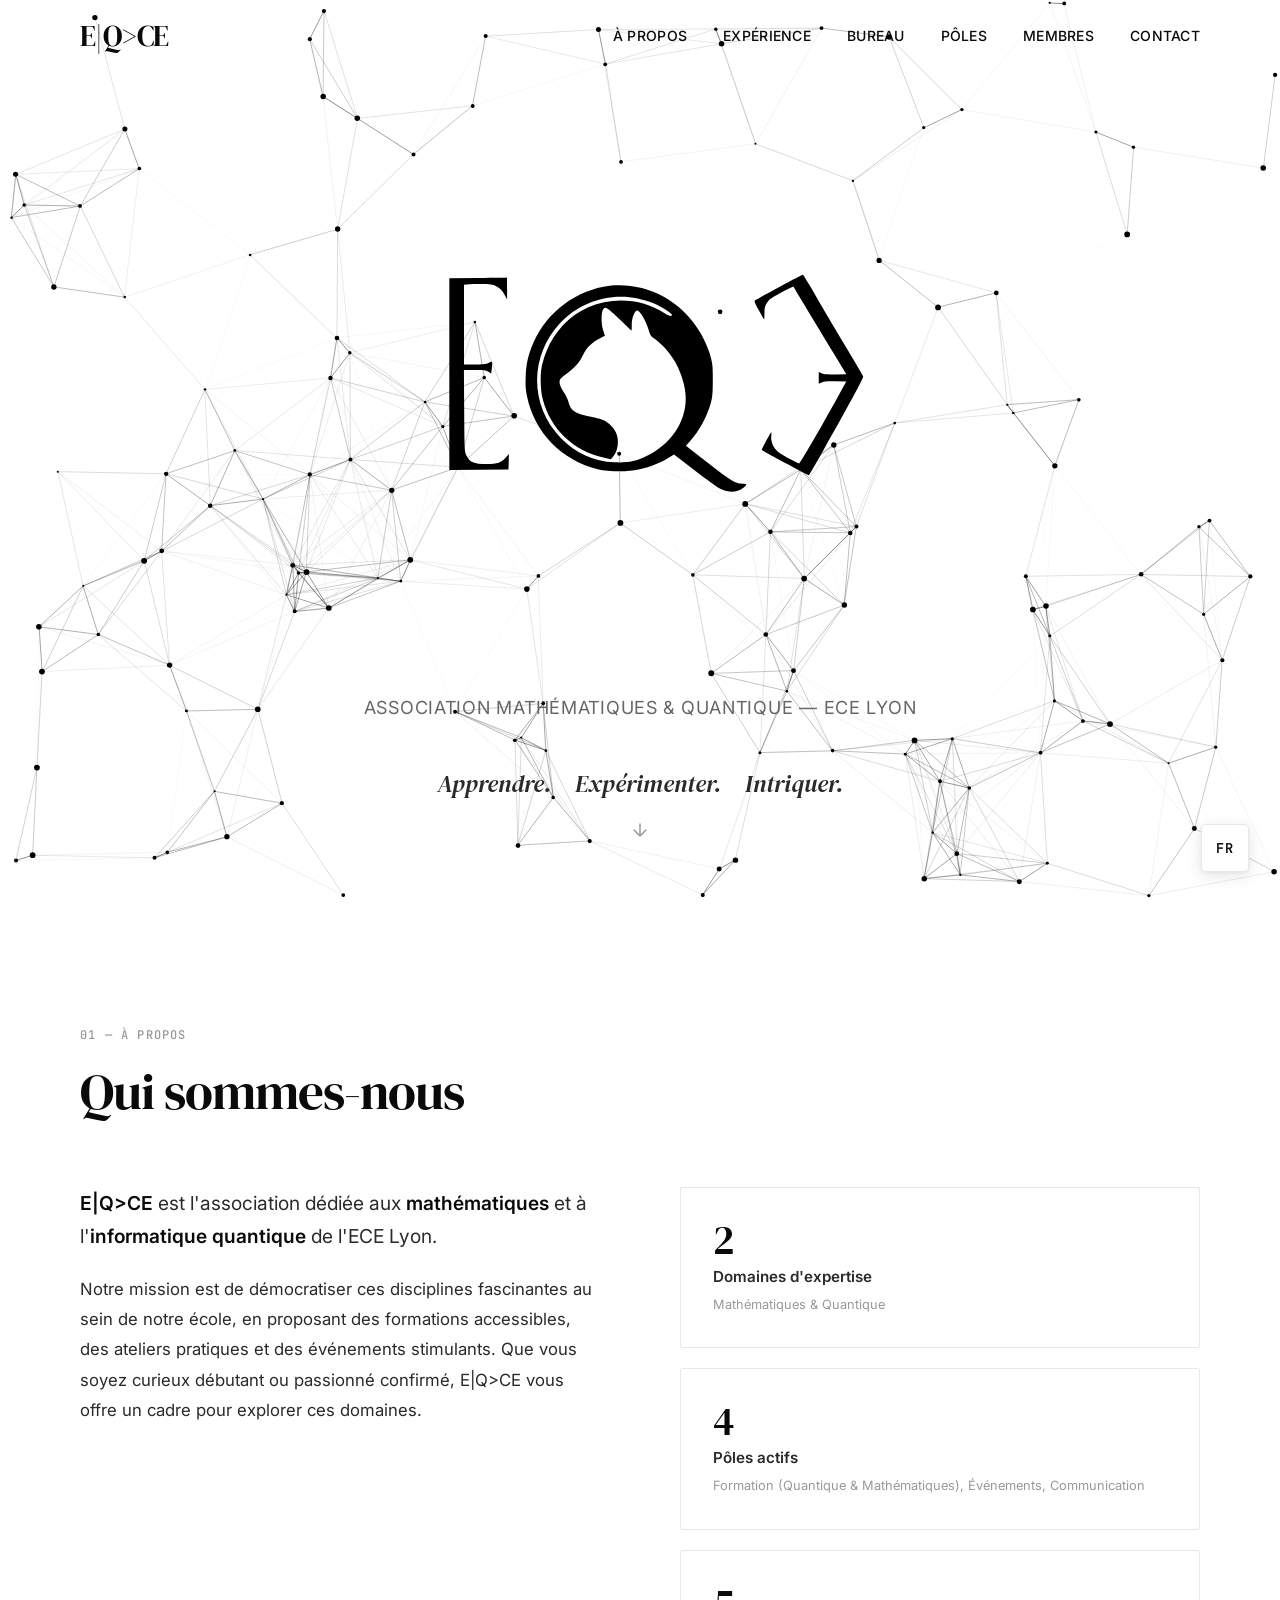
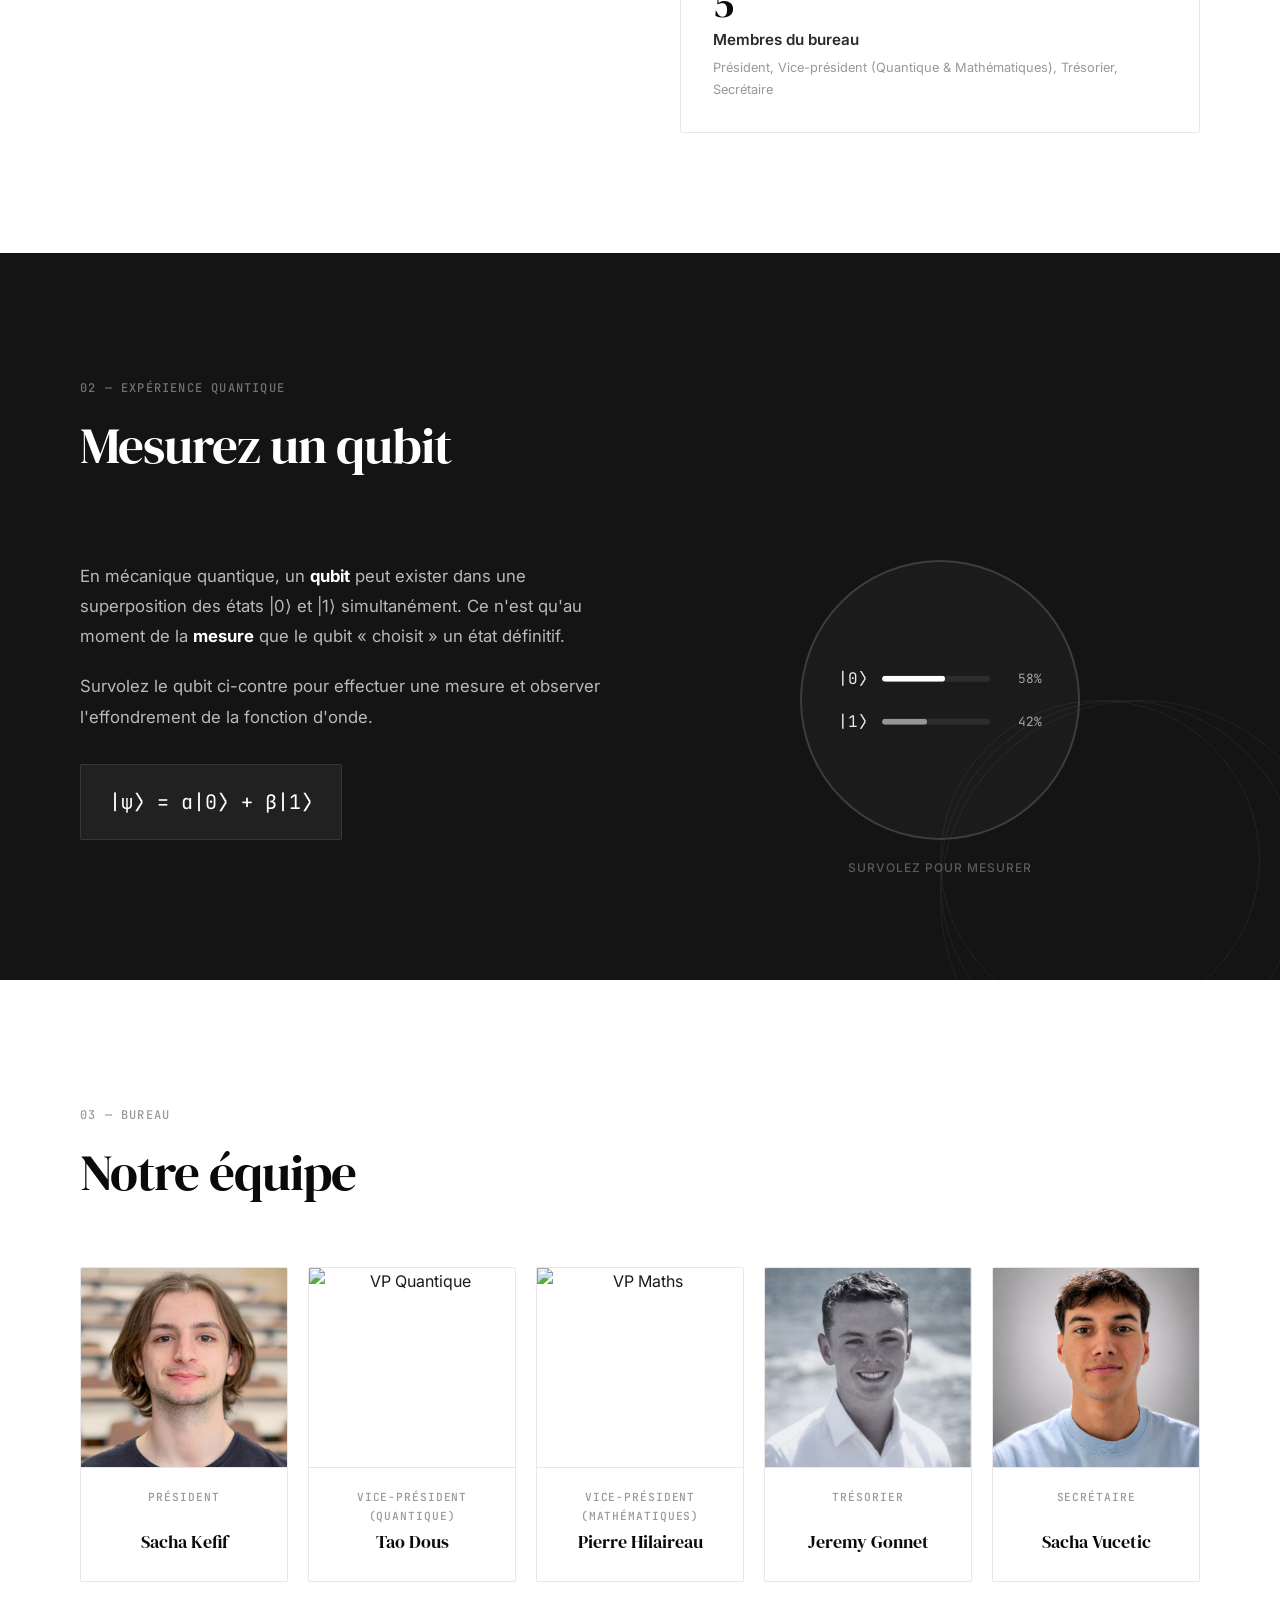
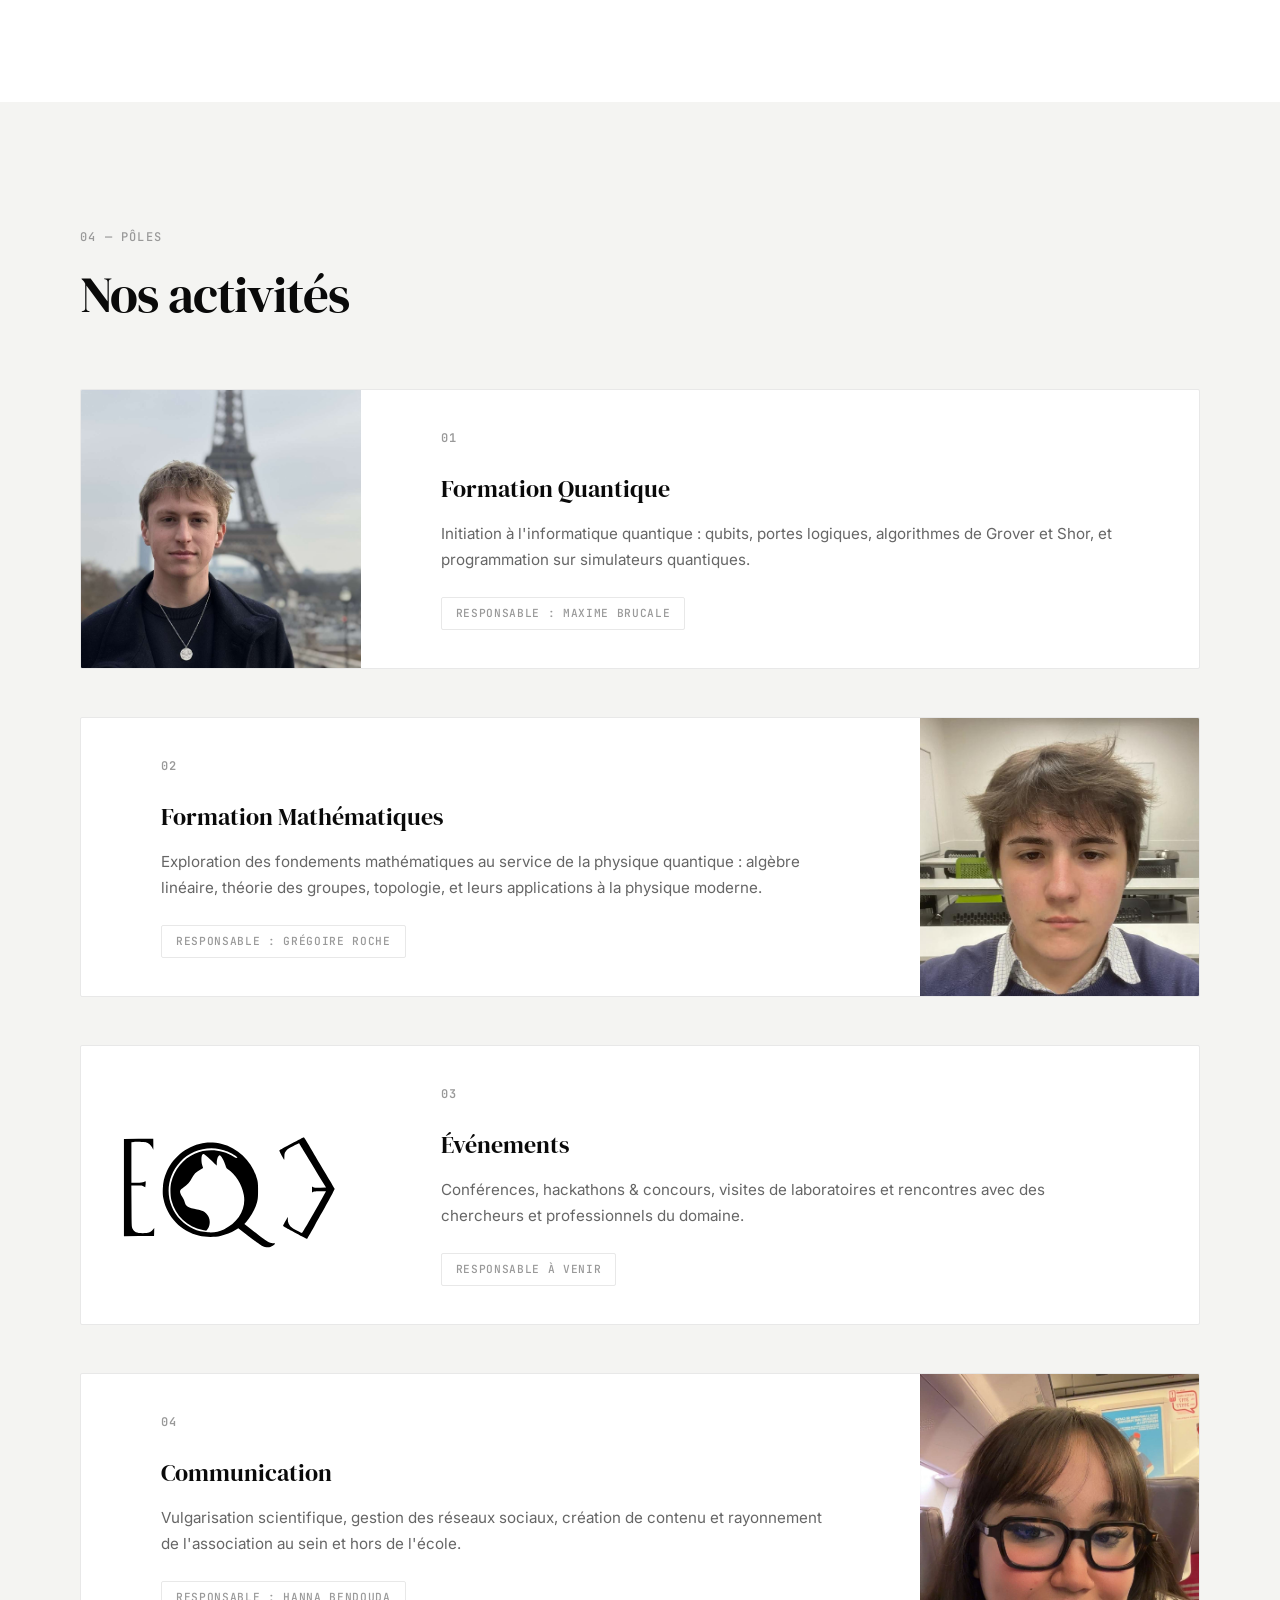
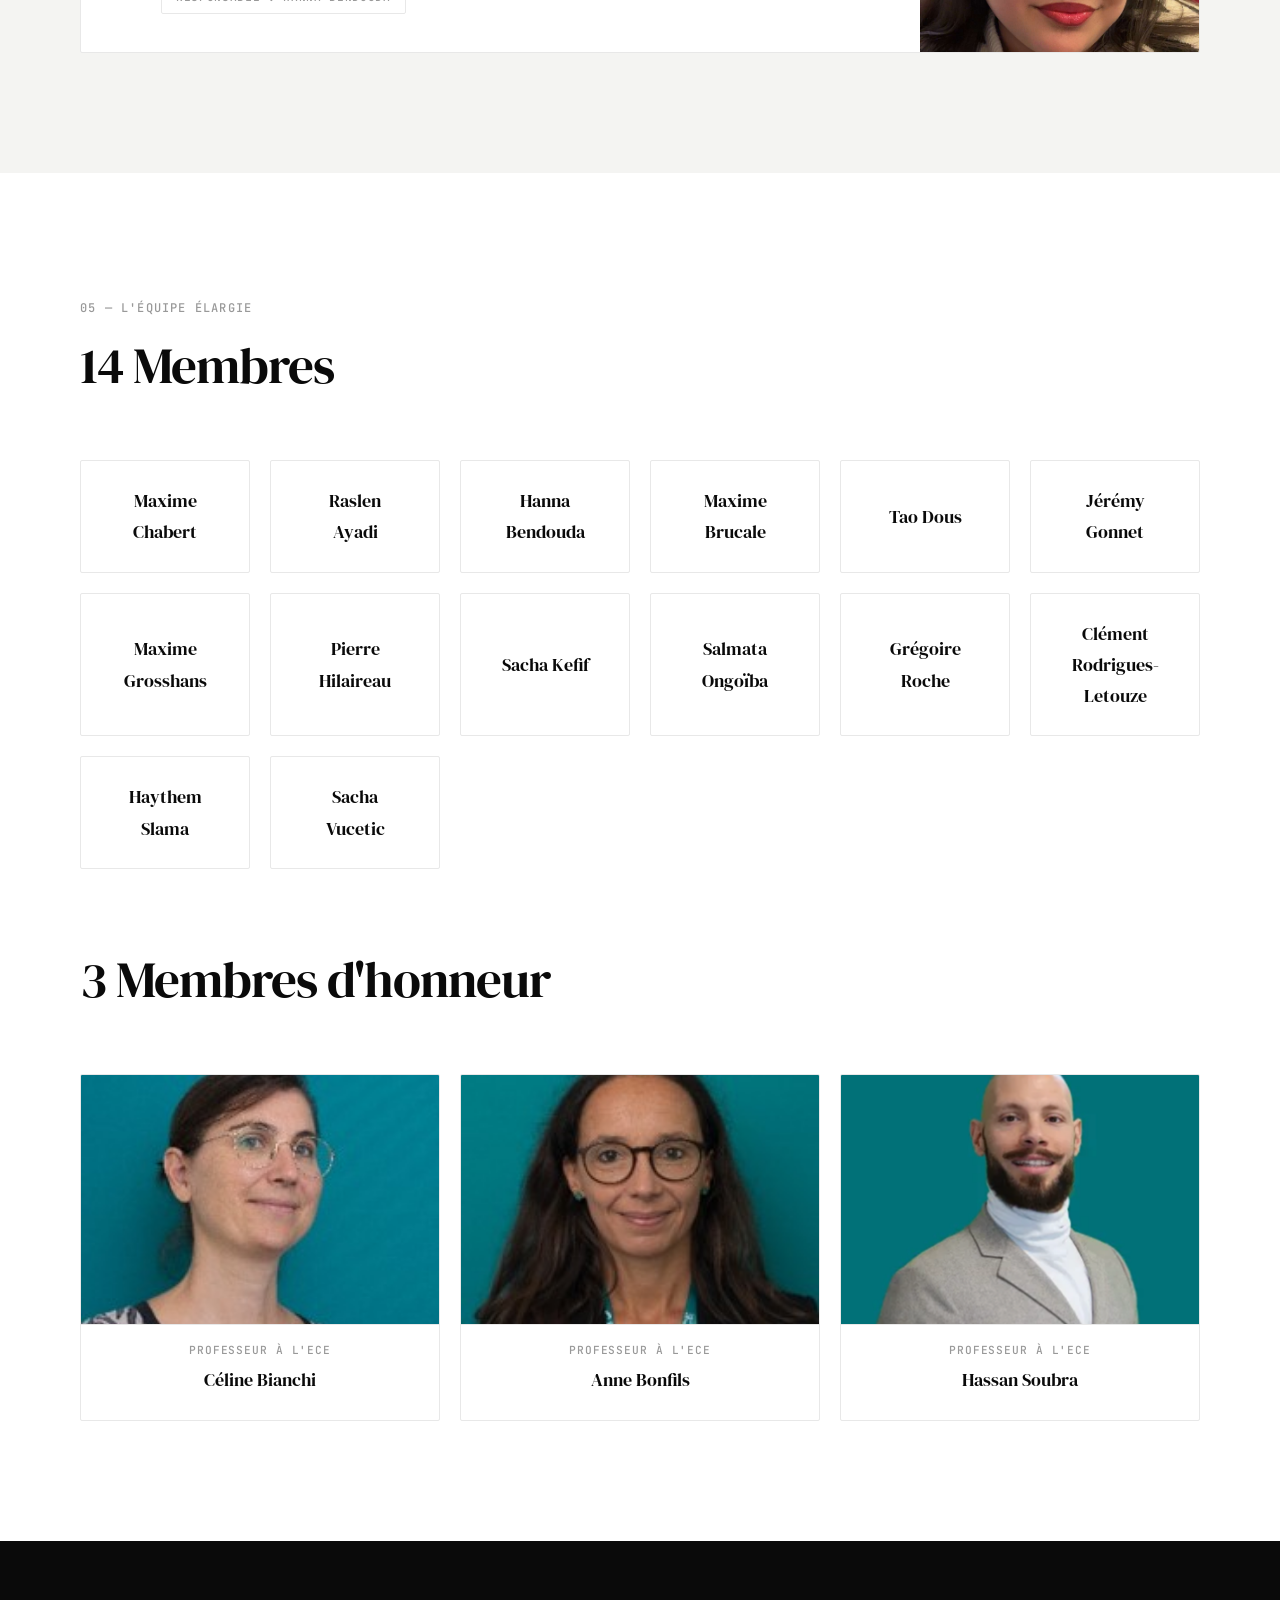
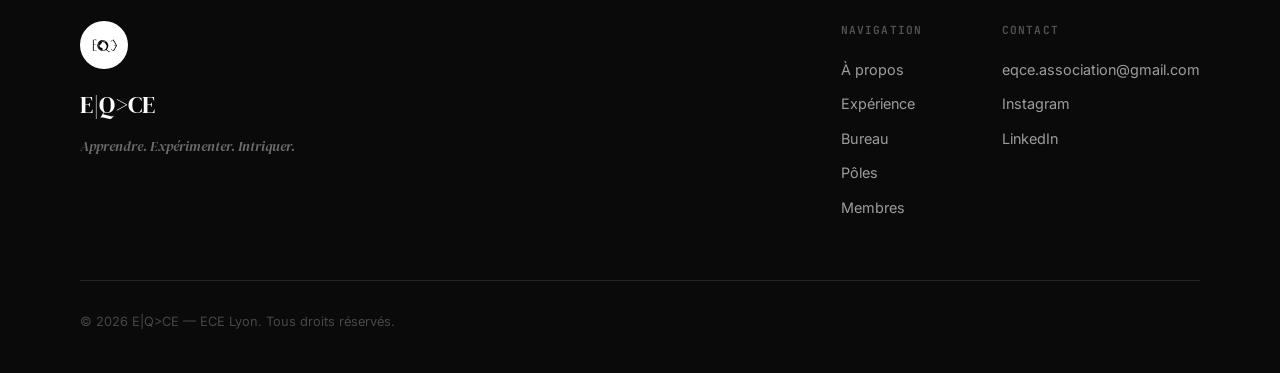
==== web/index.html @ 2d0884f2 "feat: responsive + changement de path pour les logos et les fichiers web" ====
<!DOCTYPE html>
<html lang="fr">

<head>
    <meta charset="UTF-8">
    <meta name="viewport" content="width=device-width, initial-scale=1.0">
    <title data-i18n="page_title">E|Q&gt;CE — Association Mathématiques & Quantique | ECE Lyon</title>
    <meta name="description"
        content="E|Q>CE est l'association Mathématiques et Quantique de l'ECE Lyon. Apprendre. Expérimenter. Intriquer."
        data-i18n-attr="content" data-i18n="meta_description">
    <link rel="icon" type="image/jpeg" href="../Logo/Logo EQCE JPEG - Q.jpg">
    <link rel="preconnect" href="https://fonts.googleapis.com">
    <link rel="preconnect" href="https://fonts.gstatic.com" crossorigin>
    <link
        href="https://fonts.googleapis.com/css2?family=DM+Serif+Display:ital@0;1&family=Inter:wght@300;400;500;600;700&family=JetBrains+Mono:wght@400;500;600&display=swap"
        rel="stylesheet">
    <link rel="stylesheet" href="style.css">
</head>

<body>

    <!-- Navigation -->
    <nav id="main-nav">
        <div class="nav-inner">
            <a href="#" class="nav-logo" id="nav-logo">
                <span class="nav-logo-text">E|Q&gt;CE</span>
            </a>
            <div class="nav-links" id="nav-links">
                <a href="#about" class="nav-link" data-i18n="nav_about">À propos</a>
                <a href="#qubit" class="nav-link" data-i18n="nav_experience">Expérience</a>
                <a href="#bureau" class="nav-link" data-i18n="nav_bureau">Bureau</a>
                <a href="#poles" class="nav-link" data-i18n="nav_poles">Pôles</a>
                <a href="#membres" class="nav-link">Membres</a>
                <a href="#contact" class="nav-link" data-i18n="nav_contact">Contact</a>
            </div>
            <button class="nav-toggle" id="nav-toggle" aria-label="Menu">
                <span></span>
                <span></span>
                <span></span>
            </button>
        </div>
    </nav>

    <!-- Hero Section -->
    <header id="hero">
        <canvas id="quantum-canvas"></canvas>
        <div class="hero-content">
            <div class="hero-logo-wrapper">
                <img src="../Logo/Logo EQCE.svg" alt="Logo E|Q>CE" class="hero-logo" id="hero-logo">
            </div>
            <p class="hero-subtitle" id="hero-subtitle" data-i18n="hero_subtitle">Association Mathématiques & Quantique
                — ECE Lyon</p>
            <p class="hero-slogan" id="hero-slogan">
                <span class="slogan-word" style="--delay: 0" data-i18n="slogan_1">Apprendre.</span>
                <span class="slogan-word" style="--delay: 1" data-i18n="slogan_2">Expérimenter.</span>
                <span class="slogan-word" style="--delay: 2" data-i18n="slogan_3">Intriquer.</span>
            </p>
            <div class="hero-scroll-indicator" id="scroll-indicator">
                <svg width="20" height="20" viewBox="0 0 20 20" fill="none">
                    <path d="M10 4L10 16M10 16L4 10M10 16L16 10" stroke="currentColor" stroke-width="1.5"
                        stroke-linecap="round" stroke-linejoin="round" />
                </svg>
            </div>
        </div>
    </header>

    <!-- About Section -->
    <section id="about" class="section">
        <div class="container">
            <div class="section-header">
                <span class="section-tag" data-i18n="about_tag">01 — À propos</span>
                <h2 class="section-title" data-i18n="about_title">Qui sommes-nous</h2>
            </div>
            <div class="about-grid">
                <div class="about-text">
                    <p class="about-lead" data-i18n="about_lead" data-i18n-html="true">
                        <strong>E|Q&gt;CE</strong> est l'association dédiée aux <strong>mathématiques</strong> et à
                        l'<strong>informatique quantique</strong> de l'ECE Lyon.
                    </p>
                    <p data-i18n="about_text" data-i18n-html="true">
                        Notre mission est de démocratiser ces disciplines fascinantes au sein de notre école, en
                        proposant des formations accessibles, des ateliers pratiques et des événements stimulants. Que
                        vous soyez curieux débutant ou passionné confirmé, E|Q&gt;CE vous offre un cadre pour explorer
                        ces domaines.
                    </p>

                </div>
                <div class="about-stats">
                    <div class="stat-card" id="stat-1">
                        <span class="stat-number">2</span>
                        <span class="stat-label" data-i18n="stat_1_label">Domaines d'expertise</span>
                        <span class="stat-detail" data-i18n="stat_1_detail">Mathématiques & Quantique</span>
                    </div>
                    <div class="stat-card" id="stat-2">
                        <span class="stat-number">4</span>
                        <span class="stat-label" data-i18n="stat_2_label">Pôles actifs</span>
                        <span class="stat-detail" data-i18n="stat_2_detail">Formation (Quantique & Mathématiques),
                            Événements,
                            Communication</span>
                    </div>
                    <div class="stat-card" id="stat-3">
                        <span class="stat-number">5</span>
                        <span class="stat-label" data-i18n="stat_3_label">Membres du bureau</span>
                        <span class="stat-detail" data-i18n="stat_3_detail">Président, Vice-président (Quantique &
                            Mathématiques), Trésorier,
                            Secrétaire</span>
                    </div>
                </div>
            </div>
        </div>
    </section>

    <!-- Qubit Interactive Section -->
    <section id="qubit" class="section section-dark">
        <div class="container">
            <div class="section-header">
                <span class="section-tag section-tag-light" data-i18n="qubit_tag">02 — Expérience quantique</span>
                <h2 class="section-title section-title-light" data-i18n="qubit_title">Mesurez un qubit</h2>
            </div>
            <div class="qubit-section-layout">
                <div class="qubit-explanation">
                    <p data-i18n="qubit_text_1" data-i18n-html="true">En mécanique quantique, un <strong>qubit</strong>
                        peut exister dans une superposition des états
                        |0⟩ et |1⟩ simultanément. Ce n'est qu'au moment de la <strong>mesure</strong> que le qubit «
                        choisit » un état définitif.</p>
                    <p data-i18n="qubit_text_2">Survolez le qubit ci-contre pour effectuer une mesure et observer
                        l'effondrement de la fonction
                        d'onde.</p>
                    <div class="qubit-formula">
                        |ψ⟩ = α|0⟩ + β|1⟩
                    </div>
                </div>
                <div class="qubit-interactive-wrapper">
                    <div class="qubit-container" id="qubit-container">
                        <div class="qubit-sphere" id="qubit-sphere">
                            <div class="qubit-state-display" id="qubit-state-display">
                                <div class="qubit-superposition" id="qubit-superposition">
                                    <div class="prob-row">
                                        <span class="ket">|0⟩</span>
                                        <div class="prob-bar-track">
                                            <div class="prob-bar prob-bar-0" id="prob-bar-0"></div>
                                        </div>
                                        <span class="prob-value" id="prob-0">70%</span>
                                    </div>
                                    <div class="prob-row">
                                        <span class="ket">|1⟩</span>
                                        <div class="prob-bar-track">
                                            <div class="prob-bar prob-bar-1" id="prob-bar-1"></div>
                                        </div>
                                        <span class="prob-value" id="prob-1">30%</span>
                                    </div>
                                </div>
                                <div class="qubit-measured" id="qubit-measured">
                                    <span class="measured-ket" id="measured-ket"></span>
                                </div>
                            </div>
                            <div class="qubit-label" data-i18n="qubit_label">Survolez pour mesurer</div>
                            <div class="qubit-ring qubit-ring-1"></div>
                            <div class="qubit-ring qubit-ring-2"></div>
                            <div class="qubit-ring qubit-ring-3"></div>
                        </div>
                    </div>
                </div>
            </div>
        </div>
    </section>

    <!-- Bureau Section -->
    <section id="bureau" class="section">
        <div class="container">
            <div class="section-header">
                <span class="section-tag" data-i18n="bureau_tag">03 — Bureau</span>
                <h2 class="section-title" data-i18n="bureau_title">Notre équipe</h2>
            </div>
            <div class="bureau-grid">
                <div class="bureau-card bureau-card-president" id="card-president">
                    <div class="bureau-card-inner">
                        <div class="bureau-img-wrapper">
                            <img src="../Bureau/Sacha Kefif.png" alt="Président" class="bureau-img">
                        </div>
                        <span class="bureau-role" data-i18n="role_president">Président</span>
                        <span class="bureau-name">Sacha Kefif</span>
                    </div>
                </div>
                <div class="bureau-card" id="card-vp-quantique">
                    <div class="bureau-card-inner">
                        <div class="bureau-img-wrapper">
                            <img src="../Bureau/VP_Quantique.png" alt="VP Quantique" class="bureau-img">
                        </div>
                        <span class="bureau-role" data-i18n="role_vp_quantum">Vice-Président (Quantique)</span>
                        <span class="bureau-name">Tao Dous</span>
                    </div>
                </div>
                <div class="bureau-card" id="card-vp-maths">
                    <div class="bureau-card-inner">
                        <div class="bureau-img-wrapper">
                            <img src="../Bureau/VP_Maths.png" alt="VP Maths" class="bureau-img">
                        </div>
                        <span class="bureau-role" data-i18n="role_vp_maths">Vice-Président (Mathématiques)</span>
                        <span class="bureau-name">Pierre Hilaireau</span>
                    </div>
                </div>
                <div class="bureau-card" id="card-tresorier">
                    <div class="bureau-card-inner">
                        <div class="bureau-img-wrapper">
                            <img src="../Bureau/Jeremy Gonnet.jpeg" alt="Trésorier" class="bureau-img">
                        </div>
                        <span class="bureau-role" data-i18n="role_treasurer">Trésorier</span>
                        <span class="bureau-name">Jeremy Gonnet</span>
                    </div>
                </div>
                <div class="bureau-card" id="card-secretaire">
                    <div class="bureau-card-inner">
                        <div class="bureau-img-wrapper">
                            <img src="../Bureau/Sacha Vucetic.jpeg" alt="Secrétaire" class="bureau-img">
                        </div>
                        <span class="bureau-role" data-i18n="role_secretary">Secrétaire</span>
                        <span class="bureau-name">Sacha Vucetic</span>
                    </div>
                </div>
            </div>
        </div>
    </section>

    <!-- Pôles Section -->
    <section id="poles" class="section section-alt">
        <div class="container">
            <div class="section-header">
                <span class="section-tag" data-i18n="poles_tag">04 — Pôles</span>
                <h2 class="section-title" data-i18n="poles_title">Nos activités</h2>
            </div>
            <div class="poles-grid">
                <div class="pole-card" id="pole-quantum">
                    <div class="pole-card-arrow">
                        <svg width="24" height="24" viewBox="0 0 24 24" fill="none" stroke="currentColor"
                            stroke-width="2" stroke-linecap="round" stroke-linejoin="round">
                            <line x1="7" y1="17" x2="17" y2="7"></line>
                            <polyline points="7 7 17 7 17 17"></polyline>
                        </svg>
                    </div>
                    <div class="pole-img-wrapper"><img src="../Poles/Maxime Brucale.png" alt="Formation Quantique"
                            class="pole-img"></div>
                    <div class="pole-content">
                        <div class="pole-number">01</div>
                        <h3 class="pole-title" data-i18n="pole_quantum_title">Formation Quantique</h3>
                        <p class="pole-desc" data-i18n="pole_quantum_desc">Initiation à l'informatique quantique :
                            qubits, portes logiques, algorithmes de Grover et Shor, et programmation sur simulateurs quantiques.</p>
                        <div class="pole-status">
                            <span class="pole-badge">Responsable : Maxime Brucale</span>
                        </div>
                    </div>
                </div>
                <div class="pole-card" id="pole-maths">
                    <div class="pole-card-arrow">
                        <svg width="24" height="24" viewBox="0 0 24 24" fill="none" stroke="currentColor"
                            stroke-width="2" stroke-linecap="round" stroke-linejoin="round">
                            <line x1="7" y1="17" x2="17" y2="7"></line>
                            <polyline points="7 7 17 7 17 17"></polyline>
                        </svg>
                    </div>
                    <div class="pole-img-wrapper"><img src="../Poles/Gregoire Roche.jpeg" alt="Formation Mathématiques"
                            class="pole-img"></div>
                    <div class="pole-content">
                        <div class="pole-number">02</div>
                        <h3 class="pole-title" data-i18n="pole_maths_title">Formation Mathématiques</h3>
                        <p class="pole-desc" data-i18n="pole_maths_desc">Exploration des fondements mathématiques au service de la physique quantique : algèbre
                            linéaire, théorie des groupes, topologie, et leurs applications à la physique moderne.</p>
                        <div class="pole-status">
                            <span class="pole-badge">Responsable : Grégoire Roche</span>
                        </div>
                    </div>
                </div>
                <div class="pole-card" id="pole-events">
                    <div class="pole-card-arrow">
                        <svg width="24" height="24" viewBox="0 0 24 24" fill="none" stroke="currentColor"
                            stroke-width="2" stroke-linecap="round" stroke-linejoin="round">
                            <line x1="7" y1="17" x2="17" y2="7"></line>
                            <polyline points="7 7 17 7 17 17"></polyline>
                        </svg>
                    </div>
                    <div class="pole-img-wrapper"><img src="../Logo/Logo EQCE.svg" alt="Événements" class="pole-img">
                    </div>
                    <div class="pole-content">
                        <div class="pole-number">03</div>
                        <h3 class="pole-title" data-i18n="pole_events_title">Événements</h3>
                        <p class="pole-desc" data-i18n="pole_events_desc">Conférences, hackathons & concours, visites de
                            laboratoires et rencontres avec des chercheurs et professionnels du domaine.</p>
                        <div class="pole-status">
                            <span class="pole-badge" data-i18n="pole_badge">Responsable à venir</span>
                        </div>
                    </div>
                </div>
                <div class="pole-card" id="pole-com">
                    <div class="pole-card-arrow">
                        <svg width="24" height="24" viewBox="0 0 24 24" fill="none" stroke="currentColor"
                            stroke-width="2" stroke-linecap="round" stroke-linejoin="round">
                            <line x1="7" y1="17" x2="17" y2="7"></line>
                            <polyline points="7 7 17 7 17 17"></polyline>
                        </svg>
                    </div>
                    <div class="pole-img-wrapper"><img src="../Poles/Hanna Bendouda.jpg" alt="Communication" class="pole-img">
                    </div>
                    <div class="pole-content">
                        <div class="pole-number">04</div>
                        <h3 class="pole-title" data-i18n="pole_com_title">Communication</h3>
                        <p class="pole-desc" data-i18n="pole_com_desc">Vulgarisation scientifique, gestion des réseaux
                            sociaux, création de contenu et rayonnement de l'association au sein et hors de l'école.</p>
                        <div class="pole-status">
                            <span class="pole-badge">Responsable : Hanna Bendouda</span>
                        </div>
                    </div>
                </div>
            </div>
        </div>
    </section>

    <!-- Membres Section -->
    <section id="membres" class="section">
        <div class="container">
            <div class="section-header">
                <span class="section-tag">05 — L'équipe élargie</span>
                <h2 class="section-title" id="membres-title">Membres</h2>
            </div>
            <div class="membres-grid" id="membres-grid">
                <div class="membre-card"><span class="membre-name">Maxime Chabert</span></div>
                <div class="membre-card"><span class="membre-name">Raslen Ayadi</span></div>
                <div class="membre-card"><span class="membre-name">Hanna Bendouda</span></div>
                <div class="membre-card"><span class="membre-name">Maxime Brucale</span></div>
                <div class="membre-card"><span class="membre-name">Tao Dous</span></div>
                <div class="membre-card"><span class="membre-name">Jérémy Gonnet</span></div>
                <div class="membre-card"><span class="membre-name">Maxime Grosshans</span></div>
                <div class="membre-card"><span class="membre-name">Pierre Hilaireau</span></div>
                <div class="membre-card"><span class="membre-name">Sacha Kefif</span></div>
                <div class="membre-card"><span class="membre-name">Salmata Ongoïba</span></div>
                <div class="membre-card"><span class="membre-name">Grégoire Roche</span></div>
                <div class="membre-card"><span class="membre-name">Clément Rodrigues-Letouze</span></div>
                <div class="membre-card"><span class="membre-name">Haythem Slama</span></div>
                <div class="membre-card"><span class="membre-name">Sacha Vucetic</span></div>
            </div>

            <div class="section-header" style="margin-top: 80px;">
                <h2 class="section-title" id="membres-honneur-title">Membres d'honneur</h2>
            </div>
            <div class="membres-honneur-grid" id="membres-honneur-grid">
                <div class="membre-card">
                    <div class="membre-img-wrapper">
                        <img src="../Membres d'honneur/BIANCHI.jpg" alt="Céline Bianchi" class="membre-img">
                    </div>
                    <span class="membre-role">Professeur à l'ECE</span>
                    <span class="membre-name">Céline Bianchi</span>
                </div>
                <div class="membre-card">
                    <div class="membre-img-wrapper">
                        <img src="../Membres d'honneur/BONFILS.jpg" alt="Anne Bonfils" class="membre-img">
                    </div>
                    <span class="membre-role">Professeur à l'ECE</span>
                    <span class="membre-name">Anne Bonfils</span>
                </div>
                <div class="membre-card">
                    <div class="membre-img-wrapper">
                        <img src="../Membres d'honneur/SOUBRA H.png" alt="Hassan Soubra" class="membre-img">
                    </div>
                    <span class="membre-role">Professeur à l'ECE</span>
                    <span class="membre-name">Hassan Soubra</span>
                </div>
            </div>
        </div>
    </section>

    <!-- Contact / Footer -->
    <footer id="contact" class="footer">
        <div class="container">
            <div class="footer-top">
                <div class="footer-brand">
                    <img src="../Logo/Logo EQCE.svg" alt="E|Q>CE" class="footer-logo">
                    <span class="footer-name">E|Q&gt;CE</span>
                    <p class="footer-tagline" data-i18n="footer_tagline">Apprendre. Expérimenter. Intriquer.</p>
                </div>
                <div class="footer-links">
                    <div class="footer-col">
                        <h4 data-i18n="footer_nav">Navigation</h4>
                        <a href="#about" data-i18n="nav_about">À propos</a>
                        <a href="#qubit" data-i18n="nav_experience">Expérience</a>
                        <a href="#bureau" data-i18n="nav_bureau">Bureau</a>
                        <a href="#poles" data-i18n="nav_poles">Pôles</a>
                        <a href="#membres">Membres</a>
                    </div>
                    <div class="footer-col">
                        <h4>Contact</h4>
                        <a href="mailto:eqce.association@gmail.com">eqce.association@gmail.com</a>
                        <a href="https://www.instagram.com/eqce.association/" target="_blank"
                            rel="noopener">Instagram</a>
                        <a href="https://www.linkedin.com/company/eqce" target="_blank" rel="noopener">LinkedIn</a>
                    </div>
                </div>
            </div>
            <div class="footer-bottom">
                <p data-i18n="footer_copyright">&copy; 2026 E|Q&gt;CE — ECE Lyon. Tous droits réservés.</p>
            </div>
        </div>
    </footer>

    <!-- Modal Pôles -->
    <div class="modal-overlay" id="pole-modal">
        <div class="modal-content">
            <button class="modal-close" id="modal-close" aria-label="Fermer">
                <svg width="24" height="24" viewBox="0 0 24 24" fill="none" stroke="currentColor" stroke-width="2"
                    stroke-linecap="round" stroke-linejoin="round">
                    <line x1="18" y1="6" x2="6" y2="18"></line>
                    <line x1="6" y1="6" x2="18" y2="18"></line>
                </svg>
            </button>
            <div class="modal-body">
                <div class="modal-header">
                    <span class="modal-tag" id="modal-tag">01</span>
                    <h3 class="modal-title" id="modal-title">Titre</h3>
                </div>
                <div class="modal-text" id="modal-text">
                    <!-- Text injected by JS -->
                </div>
            </div>
        </div>
    </div>

    <!-- Language Switcher -->
    <div class="lang-switcher" id="lang-switcher">
        <div class="lang-ribbon" id="lang-ribbon">
            <button class="lang-option active" data-lang="fr" id="lang-btn-fr">FR</button>
            <button class="lang-option" data-lang="en" id="lang-btn-en">EN</button>
        </div>
        <button class="lang-toggle" id="lang-toggle">FR</button>
    </div>

    <script src="script.js?v=2"></script>
</body>

</html>
---- web/style.css ----
/* ============================================
   E|Q>CE — Design System
   Monochrome-forward, academic, refined
   ============================================ */

/* --- Reset & Base --- */
*,
*::before,
*::after {
    margin: 0;
    padding: 0;
    box-sizing: border-box;
}

:root {
    /* Monochrome palette */
    --black: #0a0a0a;
    --off-black: #141414;
    --dark: #1a1a1a;
    --charcoal: #2a2a2a;
    --graphite: #3a3a3a;
    --mid: #666666;
    --subtle: #999999;
    --light-gray: #e8e8e8;
    --off-white: #f4f4f2;
    --white: #ffffff;

    /* Accent — extracted from logo feel (minimal usage) */
    --accent: #1a1a1a;

    /* Typography */
    --font-display: 'DM Serif Display', Georgia, serif;
    --font-body: 'Inter', -apple-system, BlinkMacSystemFont, sans-serif;
    --font-mono: 'JetBrains Mono', 'Courier New', monospace;

    /* Spacing */
    --section-pad: 120px;
    --container-width: 1200px;

    /* Transitions */
    --ease-out: cubic-bezier(0.16, 1, 0.3, 1);
    --ease-in-out: cubic-bezier(0.65, 0, 0.35, 1);
}

html {
    scroll-behavior: smooth;
    -webkit-font-smoothing: antialiased;
    -moz-osx-font-smoothing: grayscale;
    overflow-x: hidden;
}

body {
    font-family: var(--font-body);
    background: var(--white);
    color: var(--dark);
    line-height: 1.7;
    font-size: 16px;
    overflow-x: hidden;
}

a {
    text-decoration: none;
    color: inherit;
}

img {
    max-width: 100%;
    display: block;
}

/* --- Container --- */
.container {
    max-width: var(--container-width);
    margin: 0 auto;
    padding: 0 40px;
}

/* --- Navigation --- */
#main-nav {
    position: fixed;
    top: 0;
    left: 0;
    right: 0;
    z-index: 1000;
    background: rgba(255, 255, 255, 0);
    backdrop-filter: blur(0px);
    border-bottom: 1px solid transparent;
    transition: all 0.5s var(--ease-out);
}

#main-nav.scrolled {
    background: rgba(255, 255, 255, 0.92);
    backdrop-filter: blur(20px);
    border-bottom: 1px solid var(--light-gray);
}

.nav-inner {
    max-width: var(--container-width);
    margin: 0 auto;
    padding: 0 40px;
    display: flex;
    align-items: center;
    justify-content: space-between;
    height: 72px;
}

.nav-logo {
    display: flex;
    align-items: center;
    gap: 12px;
}

.nav-logo img {
    height: 56px;
    width: auto;
    mix-blend-mode: multiply;
}

.nav-logo-text {
    font-family: var(--font-display);
    font-size: 1.8rem;
    color: var(--black);
    letter-spacing: -0.02em;
}

.nav-links {
    display: flex;
    gap: 36px;
}

.nav-link {
    font-size: 0.875rem;
    font-weight: 500;
    color: var(--black);
    letter-spacing: 0.02em;
    text-transform: uppercase;
    position: relative;
    padding: 4px 0;
    transition: color 0.3s ease;
}

.nav-link::after {
    content: '';
    position: absolute;
    bottom: -2px;
    left: 0;
    width: 0%;
    height: 1.5px;
    background: var(--black);
    transition: width 0.4s var(--ease-out);
}

.nav-link:hover::after {
    width: 100%;
}

/* Mobile toggle */
.nav-toggle {
    display: none;
    flex-direction: column;
    gap: 5px;
    background: none;
    border: none;
    cursor: pointer;
    padding: 4px;
}

.nav-toggle span {
    display: block;
    width: 24px;
    height: 1.5px;
    background: var(--black);
    transition: all 0.3s ease;
}

/* ============================================
   Hero Section
   ============================================ */
#hero {
    position: relative;
    min-height: 100vh;
    display: flex;
    align-items: center;
    justify-content: center;
    background: var(--white);
    overflow: hidden;
}

#quantum-canvas {
    position: absolute;
    inset: 0;
    width: 100%;
    height: 100%;
    opacity: 1;
}

.hero-content {
    position: relative;
    z-index: 2;
    text-align: center;
    padding: 40px 20px;
}

.hero-logo-wrapper {
    margin-bottom: 48px;
    position: relative;
    z-index: 3;
}

.hero-logo {
    width: 550px;
    max-width: 90vw;
    height: auto;
    margin: 0 auto;
    mix-blend-mode: multiply;
    animation: heroLogoIn 1.2s var(--ease-out) forwards;
    opacity: 0;
    transform: scale(0.9);
}

@keyframes heroLogoIn {
    to {
        opacity: 1;
        transform: scale(1);
    }
}

.hero-title {
    font-family: var(--font-display);
    font-size: clamp(3rem, 8vw, 6.5rem);
    font-weight: 400;
    color: var(--black);
    letter-spacing: -0.03em;
    line-height: 1.1;
    margin-bottom: 20px;
    opacity: 0;
    animation: fadeUp 1s var(--ease-out) 0.3s forwards;
}

.hero-subtitle {
    font-family: var(--font-body);
    font-size: clamp(0.9rem, 1.5vw, 1.125rem);
    font-weight: 400;
    color: var(--mid);
    letter-spacing: 0.04em;
    text-transform: uppercase;
    margin-bottom: 40px;
    opacity: 0;
    animation: fadeUp 1s var(--ease-out) 0.5s forwards;
}

.hero-slogan {
    display: flex;
    justify-content: center;
    gap: 24px;
    flex-wrap: wrap;
}

.slogan-word {
    font-family: var(--font-display);
    font-style: italic;
    font-size: clamp(1.1rem, 2vw, 1.5rem);
    color: var(--charcoal);
    opacity: 0;
    animation: fadeUp 0.8s var(--ease-out) forwards;
    animation-delay: calc(0.7s + var(--delay) * 0.15s);
}

.hero-scroll-indicator {
    position: absolute;
    bottom: 5px;
    left: 50%;
    transform: translateX(-50%);
    display: flex;
    flex-direction: column;
    align-items: center;
    gap: 8px;
    font-size: 0.75rem;
    font-weight: 500;
    letter-spacing: 0.15em;
    text-transform: uppercase;
    color: var(--subtle);
    opacity: 0;
    animation: fadeIn 1s var(--ease-out) 1.5s forwards;
}

.hero-scroll-indicator svg {
    animation: bobDown 2s ease-in-out infinite;
}

@keyframes fadeUp {
    from {
        opacity: 0;
        transform: translateY(24px);
    }

    to {
        opacity: 1;
        transform: translateY(0);
    }
}

@keyframes fadeIn {
    from {
        opacity: 0;
    }

    to {
        opacity: 1;
    }
}

@keyframes bobDown {

    0%,
    100% {
        transform: translateY(0);
    }

    50% {
        transform: translateY(6px);
    }
}

/* ============================================
   Section Commons
   ============================================ */
.section {
    padding: var(--section-pad) 0;
}

.section-dark {
    background: var(--off-black);
    color: var(--white);
}

.section-alt {
    background: var(--off-white);
}

.section-header {
    margin-bottom: 64px;
}

.section-tag {
    display: inline-block;
    font-family: var(--font-mono);
    font-size: 0.75rem;
    font-weight: 500;
    letter-spacing: 0.1em;
    text-transform: uppercase;
    color: var(--subtle);
    margin-bottom: 16px;
}

.section-tag-light {
    color: rgba(255, 255, 255, 0.4);
}

.section-title {
    font-family: var(--font-display);
    font-size: clamp(2rem, 4vw, 3.25rem);
    font-weight: 400;
    color: var(--black);
    letter-spacing: -0.02em;
    line-height: 1.2;
}

.section-title-light {
    color: var(--white);
}

/* ============================================
   About Section
   ============================================ */
.about-grid {
    display: grid;
    grid-template-columns: 1fr 1fr;
    gap: 80px;
    align-items: start;
}

.about-text p {
    margin-bottom: 20px;
    color: var(--charcoal);
    font-size: 1.05rem;
    line-height: 1.8;
}

.about-text p strong {
    color: var(--black);
    font-weight: 600;
}

.about-lead {
    font-size: 1.2rem !important;
    line-height: 1.75 !important;
}

.about-stats {
    display: flex;
    flex-direction: column;
    gap: 20px;
}

.stat-card {
    padding: 32px;
    border: 1px solid var(--light-gray);
    border-radius: 2px;
    transition: all 0.4s var(--ease-out);
}

.stat-card:hover {
    border-color: var(--black);
    transform: translateX(4px);
}

.stat-number {
    display: block;
    font-family: var(--font-display);
    font-size: 2.5rem;
    color: var(--black);
    line-height: 1;
    margin-bottom: 4px;
}

.stat-label {
    display: block;
    font-weight: 600;
    font-size: 0.95rem;
    color: var(--charcoal);
    margin-bottom: 4px;
}

.stat-detail {
    display: block;
    font-size: 0.8rem;
    color: var(--subtle);
}

/* ============================================
   Qubit Interactive Section
   ============================================ */
.qubit-section-layout {
    display: grid;
    grid-template-columns: 1fr 1fr;
    gap: 80px;
    align-items: center;
}

.qubit-explanation p {
    color: rgba(255, 255, 255, 0.7);
    font-size: 1.05rem;
    line-height: 1.8;
    margin-bottom: 20px;
}

.qubit-explanation strong {
    color: var(--white);
}

.qubit-formula {
    font-family: var(--font-mono);
    font-size: 1.25rem;
    color: var(--white);
    padding: 20px 28px;
    background: rgba(255, 255, 255, 0.06);
    border: 1px solid rgba(255, 255, 255, 0.1);
    border-radius: 2px;
    display: inline-block;
    margin-top: 12px;
}

.qubit-interactive-wrapper {
    display: flex;
    justify-content: center;
}

.qubit-container {
    position: relative;
    width: 320px;
    height: 320px;
    display: flex;
    align-items: center;
    justify-content: center;
}

.qubit-sphere {
    position: relative;
    width: 280px;
    height: 280px;
    border: 2px solid rgba(255, 255, 255, 0.15);
    border-radius: 50%;
    display: flex;
    flex-direction: column;
    align-items: center;
    justify-content: center;
    cursor: pointer;
    transition: all 0.5s var(--ease-out);
    background: rgba(255, 255, 255, 0.03);
}

.qubit-sphere:hover {
    border-color: rgba(255, 255, 255, 0.4);
    background: rgba(255, 255, 255, 0.06);
}

.qubit-ring {
    position: absolute;
    top: 50%;
    left: 50%;
    border: 1px solid rgba(255, 255, 255, 0.06);
    border-radius: 50%;
    animation: qubitPulse 4s ease-in-out infinite;
}

.qubit-ring-1 {
    width: 320px;
    height: 320px;
    animation-delay: 0s;
}

.qubit-ring-2 {
    width: 360px;
    height: 360px;
    animation-delay: 1.3s;
}

.qubit-ring-3 {
    width: 400px;
    height: 400px;
    animation-delay: 2.6s;
}

@keyframes qubitPulse {

    0%,
    100% {
        opacity: 0.3;
        transform: translate(-50%, -50%) scale(1);
    }

    50% {
        opacity: 1;
        transform: translate(-50%, -50%) scale(1.04);
    }
}

.qubit-sphere.measuring {
    animation: measureFlash 0.15s ease-out;
}

@keyframes measureFlash {
    0% {
        box-shadow: none;
    }

    50% {
        box-shadow: inset 0 0 60px rgba(255, 255, 255, 0.3), 0 0 40px rgba(255, 255, 255, 0.15);
    }

    100% {
        box-shadow: none;
    }
}

.qubit-state-display {
    width: 100%;
    padding: 0 36px;
    /* Removed relative positioning so absolute children center relative to .qubit-sphere */
    display: flex;
    align-items: center;
    justify-content: center;
}

.qubit-superposition {
    display: flex;
    flex-direction: column;
    gap: 16px;
    transition: opacity 0.3s ease;
    position: absolute;
    top: 50%;
    left: 50%;
    transform: translate(-50%, -50%);
    width: calc(100% - 72px);
    /* Account for 36px padding on each side */
}

.qubit-superposition.hidden {
    opacity: 0;
    pointer-events: none;
}

.prob-row {
    display: flex;
    align-items: center;
    gap: 12px;
}

.ket {
    font-family: var(--font-mono);
    font-size: 1rem;
    color: rgba(255, 255, 255, 0.9);
    min-width: 32px;
}

.prob-bar-track {
    flex: 1;
    height: 6px;
    background: rgba(255, 255, 255, 0.08);
    border-radius: 3px;
    overflow: hidden;
}

.prob-bar {
    height: 100%;
    border-radius: 3px;
    transition: width 0.6s var(--ease-out);
}

.prob-bar-0 {
    background: var(--white);
    width: 70%;
}

.prob-bar-1 {
    background: rgba(255, 255, 255, 0.5);
    width: 30%;
}

.prob-value {
    font-family: var(--font-mono);
    font-size: 0.8rem;
    color: rgba(255, 255, 255, 0.6);
    min-width: 40px;
    text-align: right;
}

.qubit-measured {
    display: none;
    text-align: center;
    position: absolute;
    top: 50%;
    left: 50%;
    transform: translate(-50%, -50%);
    width: 100%;
}

.qubit-measured.visible {
    display: block;
    animation: measureReveal 0.4s var(--ease-out);
}

@keyframes measureReveal {
    from {
        opacity: 0;
        transform: translate(-50%, -50%) scale(0.8);
    }

    to {
        opacity: 1;
        transform: translate(-50%, -50%) scale(1);
    }
}

.measured-ket {
    font-family: var(--font-mono);
    font-size: 3rem;
    font-weight: 600;
    color: var(--white);
}

.qubit-label {
    position: absolute;
    bottom: -40px;
    font-size: 0.75rem;
    font-weight: 500;
    letter-spacing: 0.08em;
    text-transform: uppercase;
    color: rgba(255, 255, 255, 0.3);
    transition: color 0.3s ease;
}

.qubit-sphere:hover .qubit-label {
    color: rgba(255, 255, 255, 0.6);
}

/* ============================================
   Bureau Section
   ============================================ */
.bureau-grid {
    display: grid;
    grid-template-columns: repeat(5, 1fr);
    gap: 20px;
}

.bureau-card {
    border: 1px solid var(--light-gray);
    border-radius: 2px;
    overflow: hidden;
    transition: all 0.4s var(--ease-out);
}

.bureau-card:hover {
    border-color: var(--black);
    transform: translateY(-4px);
}


.bureau-card-inner {
    padding: 0;
    text-align: center;
    display: flex;
    flex-direction: column;
    align-items: center;
    height: 100%;
}

.bureau-img-wrapper {
    width: 100%;
    height: 200px;
    overflow: hidden;
    border-bottom: 1px solid var(--light-gray);
    transition: all 0.3s ease;
    display: flex;
    align-items: center;
    justify-content: center;
}

.bureau-img {
    width: 100%;
    height: 100%;
    object-fit: cover;
}

.bureau-card:hover .bureau-img-wrapper {
    border-color: var(--black);
}

.bureau-role {
    font-family: var(--font-mono);
    font-size: 0.7rem;
    font-weight: 500;
    letter-spacing: 0.08em;
    text-transform: uppercase;
    color: var(--subtle);
    margin-top: 20px;
    padding: 0 15px;
}

.bureau-name {
    font-family: var(--font-display);
    font-size: 1.15rem;
    color: var(--black);
    margin-top: auto;
    padding: 0 15px 24px;
}

/* ============================================
   Pôles Section
   ============================================ */
.poles-grid {
    display: grid;
    grid-template-columns: 1fr;
    gap: 48px;
}

.pole-card {
    display: flex;
    flex-direction: row;
    align-items: stretch;
    max-height: 280px;
    border: 1px solid var(--light-gray);
    border-radius: 2px;
    background: var(--white);
    transition: all 0.4s var(--ease-out);
    position: relative;
    overflow: hidden;
}

.pole-card:nth-child(even) {
    flex-direction: row-reverse;
}

.pole-card::before {
    content: '';
    position: absolute;
    top: 0;
    left: 0;
    width: 0;
    height: 100%;
    background: var(--black);
    transition: width 0.5s var(--ease-out);
    z-index: 0;
}

.pole-card:nth-child(even)::before {
    left: auto;
    right: 0;
}

.pole-card:hover::before {
    width: 100%;
}

.pole-card:hover {
    border-color: var(--black);
}

.pole-img-wrapper {
    flex: 0 0 25%;
    position: relative;
    z-index: 1;
    overflow: hidden;
}

.pole-img {
    position: absolute;
    top: 0;
    left: 0;
    width: 100%;
    height: 100%;
    object-fit: cover;
    object-position: center 25%;
    transition: transform 0.5s var(--ease-out);
}

.pole-card:hover .pole-img {
    transform: scale(1.05);
}

.pole-content {
    flex: 1;
    padding: 64px 80px;
    display: flex;
    flex-direction: column;
    justify-content: center;
    position: relative;
    z-index: 1;
}

.pole-content>* {
    position: relative;
    z-index: 1;
    transition: color 0.4s var(--ease-out);
}

.pole-card:hover .pole-content>* {
    color: var(--white);
}

.pole-number {
    font-family: var(--font-mono);
    font-size: 0.75rem;
    font-weight: 600;
    letter-spacing: 0.1em;
    color: var(--subtle);
    margin-bottom: 20px;
}

.pole-card:hover .pole-number {
    color: rgba(255, 255, 255, 0.4);
}

.pole-title {
    font-family: var(--font-display);
    font-size: 1.5rem;
    font-weight: 400;
    color: var(--black);
    margin-bottom: 12px;
}

.pole-desc {
    font-size: 0.95rem;
    color: var(--mid);
    line-height: 1.7;
    margin-bottom: 24px;
}

.pole-card:hover .pole-desc {
    color: rgba(255, 255, 255, 0.7);
}

.pole-badge {
    display: inline-block;
    font-family: var(--font-mono);
    font-size: 0.7rem;
    font-weight: 500;
    letter-spacing: 0.06em;
    text-transform: uppercase;
    padding: 6px 14px;
    border: 1px solid var(--light-gray);
    border-radius: 2px;
    color: var(--subtle);
    transition: all 0.4s var(--ease-out);
}

.pole-card:hover .pole-badge {
    border-color: rgba(255, 255, 255, 0.3);
    color: rgba(255, 255, 255, 0.5);
}

/* ============================================
   Membres Section
   ============================================ */
.membres-grid {
    display: grid;
    grid-template-columns: repeat(auto-fill, minmax(150px, 1fr));
    gap: 20px;
    margin-bottom: 60px;
}

.membres-honneur-grid {
    display: grid;
    grid-template-columns: repeat(auto-fit, minmax(min(100%, 280px), 1fr));
    gap: 20px;
}

.membre-card {
    border: 1px solid var(--light-gray);
    border-radius: 2px;
    text-align: center;
    transition: all 0.4s var(--ease-out);
    background: var(--white);
    display: flex;
    flex-direction: column;
    align-items: center;
    overflow: hidden;
}

.membre-card:not(:has(.membre-img-wrapper)) {
    padding: 24px;
    justify-content: center;
}

.membre-card:hover {
    border-color: var(--black);
    transform: translateY(-4px);
}

.membre-role {
    font-family: var(--font-mono);
    font-size: 0.7rem;
    font-weight: 500;
    letter-spacing: 0.08em;
    text-transform: uppercase;
    color: var(--subtle);
    margin-top: 16px;
    padding: 0 15px;
}

.membre-name {
    font-family: var(--font-display);
    font-size: 1.15rem;
    color: var(--black);
    padding: 0 15px 24px;
    margin-top: 4px;
}

.membre-card:not(:has(.membre-img-wrapper)) .membre-name {
    padding-bottom: 0;
    margin-top: 0;
}

.membre-img-wrapper {
    width: 100%;
    height: 250px;
    overflow: hidden;
    border-bottom: 1px solid var(--light-gray);
    transition: all 0.3s ease;
    display: flex;
    align-items: center;
    justify-content: center;
}

.membre-card:hover .membre-img-wrapper {
    border-color: var(--black);
}

.membre-img {
    width: 100%;
    height: 100%;
    object-fit: cover;
}

/* ============================================
   Footer
   ============================================ */
.footer {
    background: var(--black);
    color: var(--white);
    padding: 80px 0 40px;
}

.footer-top {
    display: flex;
    justify-content: space-between;
    align-items: start;
    padding-bottom: 60px;
    border-bottom: 1px solid rgba(255, 255, 255, 0.1);
    margin-bottom: 30px;
}

.footer-brand {
    display: flex;
    flex-direction: column;
    gap: 8px;
}

.footer-logo {
    width: 48px;
    height: 48px;
    object-fit: contain;
    margin-bottom: 8px;
    border-radius: 50%;
    background: var(--white);
    padding: 8px;
}

.footer-name {
    font-family: var(--font-display);
    font-size: 1.5rem;
}

.footer-tagline {
    font-family: var(--font-display);
    font-style: italic;
    font-size: 0.9rem;
    color: rgba(255, 255, 255, 0.4);
}

.footer-links {
    display: flex;
    gap: 80px;
}

.footer-col {
    display: flex;
    flex-direction: column;
    gap: 10px;
}

.footer-col h4 {
    font-family: var(--font-mono);
    font-size: 0.7rem;
    font-weight: 600;
    letter-spacing: 0.1em;
    text-transform: uppercase;
    color: rgba(255, 255, 255, 0.3);
    margin-bottom: 8px;
}

.footer-col a {
    font-size: 0.9rem;
    color: rgba(255, 255, 255, 0.6);
    transition: color 0.3s ease;
}

.footer-col a:hover {
    color: var(--white);
}

.footer-bottom p {
    font-size: 0.8rem;
    color: rgba(255, 255, 255, 0.25);
}

/* ============================================
   Scroll animations (reveal on scroll)
   ============================================ */
.reveal {
    opacity: 0;
    transform: translateY(32px);
    transition: all 0.8s var(--ease-out);
}

.reveal.visible {
    opacity: 1;
    transform: translateY(0);
}

/* ============================================
   Responsive
   ============================================ */
@media (max-width: 1024px) {
    .bureau-grid {
        grid-template-columns: repeat(3, 1fr);
    }
}

@media (max-width: 768px) {
    :root {
        --section-pad: 80px;
    }

    .container, .nav-inner {
        padding: 0 24px;
    }

    .nav-links {
        display: none;
        position: absolute;
        top: 72px;
        left: 0;
        right: 0;
        background: rgba(255, 255, 255, 0.98);
        backdrop-filter: blur(20px);
        flex-direction: column;
        padding: 24px;
        gap: 20px;
        border-bottom: 1px solid var(--light-gray);
    }

    .nav-links.open {
        display: flex;
    }

    .nav-toggle {
        display: flex;
    }

    .about-grid {
        grid-template-columns: 1fr;
        gap: 48px;
    }

    .qubit-section-layout {
        grid-template-columns: 1fr;
        gap: 48px;
    }

    .qubit-container {
        transform: scale(0.85);
    }

    .bureau-grid {
        grid-template-columns: repeat(2, 1fr);
    }

    .poles-grid {
        grid-template-columns: 1fr;
    }

    .pole-card,
    .pole-card:nth-child(even) {
        flex-direction: column;
        max-height: none;
    }

    .pole-img-wrapper {
        height: 280px;
    }

    .pole-content {
        padding: 40px;
    }

    .footer-top {
        flex-direction: column;
        gap: 40px;
    }

    .footer-links {
        gap: 48px;
    }

    .hero-logo {
        width: 140px;
    }
}

@media (max-width: 480px) {
    .container, .nav-inner {
        padding: 0 20px;
    }

    .bureau-grid {
        grid-template-columns: 1fr;
    }

    .membres-grid {
        grid-template-columns: repeat(auto-fill, minmax(130px, 1fr));
        gap: 12px;
    }

    .hero-slogan {
        flex-direction: column;
        gap: 8px;
    }

    .qubit-container {
        transform: scale(0.7);
    }

    .pole-content {
        padding: 24px;
    }

    .pole-img-wrapper {
        height: 220px;
    }
}

/* ============================================
   Pole Card Interactivity & Modal
   ============================================ */

.pole-card {
    cursor: pointer;
}

.pole-card-arrow {
    position: absolute;
    top: 24px;
    right: 24px;
    opacity: 0;
    transform: translate(-10px, 10px);
    transition: all 0.4s var(--ease-out);
    z-index: 10;
    color: var(--black);
}

.pole-card:hover .pole-card-arrow {
    opacity: 1;
    transform: translate(0, 0);
    color: var(--white);
}

/* Modal Styling */
.modal-overlay {
    position: fixed;
    inset: 0;
    background: rgba(0, 0, 0, 0.6);
    backdrop-filter: blur(5px);
    z-index: 2000;
    display: flex;
    align-items: center;
    justify-content: center;
    opacity: 0;
    pointer-events: none;
    transition: opacity 0.4s var(--ease-out);
    padding: 20px;
}

.modal-overlay.active {
    opacity: 1;
    pointer-events: all;
}

.modal-content {
    background: var(--white);
    width: 100%;
    max-width: 600px;
    border-radius: 4px;
    position: relative;
    transform: translateY(30px) scale(0.95);
    transition: transform 0.4s var(--ease-out);
    box-shadow: 0 20px 40px rgba(0, 0, 0, 0.2);
    overflow: hidden;
}

.modal-overlay.active .modal-content {
    transform: translateY(0) scale(1);
}

.modal-close {
    position: absolute;
    top: 20px;
    right: 20px;
    background: none;
    border: none;
    cursor: pointer;
    color: var(--subtle);
    transition: color 0.3s ease;
    z-index: 2;
    padding: 8px;
}

.modal-close:hover {
    color: var(--black);
}

.modal-body {
    padding: 48px;
}

.modal-header {
    margin-bottom: 24px;
    border-bottom: 1px solid var(--light-gray);
    padding-bottom: 24px;
}

.modal-tag {
    font-family: var(--font-mono);
    font-size: 0.85rem;
    font-weight: 600;
    color: var(--subtle);
    margin-bottom: 12px;
    display: block;
}

.modal-title {
    font-family: var(--font-display);
    font-size: 2rem;
    color: var(--black);
}

.modal-text {
    color: var(--charcoal);
    font-size: 1.05rem;
    line-height: 1.8;
}

@media (max-width: 768px) {
    .modal-body {
        padding: 32px 24px;
    }

    .modal-title {
        font-size: 1.5rem;
    }
}

/* ============================================
   Language Switcher
   ============================================ */
.lang-switcher {
    position: fixed;
    bottom: 28px;
    right: 28px;
    z-index: 1500;
    display: flex;
    flex-direction: column;
    align-items: center;
}

.lang-toggle {
    width: 48px;
    height: 48px;
    border: 1px solid var(--light-gray);
    border-radius: 4px;
    background: var(--white);
    color: var(--black);
    font-family: var(--font-mono);
    font-size: 0.85rem;
    font-weight: 600;
    letter-spacing: 0.04em;
    cursor: pointer;
    display: flex;
    align-items: center;
    justify-content: center;
    box-shadow: 0 4px 16px rgba(0, 0, 0, 0.1), 0 1px 4px rgba(0, 0, 0, 0.06);
    transition: all 0.3s var(--ease-out);
    position: relative;
    z-index: 2;
}

.lang-toggle:hover {
    border-color: var(--black);
    box-shadow: 0 6px 20px rgba(0, 0, 0, 0.15), 0 2px 6px rgba(0, 0, 0, 0.08);
    transform: translateY(-2px);
}

.lang-ribbon {
    display: flex;
    flex-direction: column;
    gap: 4px;
    padding: 6px;
    background: var(--white);
    border: 1px solid var(--light-gray);
    border-radius: 4px;
    box-shadow: 0 4px 16px rgba(0, 0, 0, 0.1), 0 1px 4px rgba(0, 0, 0, 0.06);
    margin-bottom: 8px;
    opacity: 0;
    transform: translateY(10px) scale(0.9);
    pointer-events: none;
    transition: all 0.3s var(--ease-out);
    position: relative;
    z-index: 1;
}

.lang-switcher.open .lang-ribbon {
    opacity: 1;
    transform: translateY(0) scale(1);
    pointer-events: all;
}

.lang-option {
    width: 40px;
    height: 40px;
    border: 1px solid transparent;
    border-radius: 3px;
    background: transparent;
    color: var(--subtle);
    font-family: var(--font-mono);
    font-size: 0.8rem;
    font-weight: 500;
    letter-spacing: 0.04em;
    cursor: pointer;
    display: flex;
    align-items: center;
    justify-content: center;
    transition: all 0.25s ease;
}

.lang-option:hover {
    background: var(--off-white);
    color: var(--black);
}

.lang-option.active {
    background: var(--black);
    color: var(--white);
    border-color: var(--black);
}

@media (max-width: 768px) {
    .lang-switcher {
        bottom: 20px;
        right: 20px;
    }

    .lang-toggle {
        width: 44px;
        height: 44px;
        font-size: 0.8rem;
    }

    .lang-option {
        width: 36px;
        height: 36px;
        font-size: 0.75rem;
    }
}
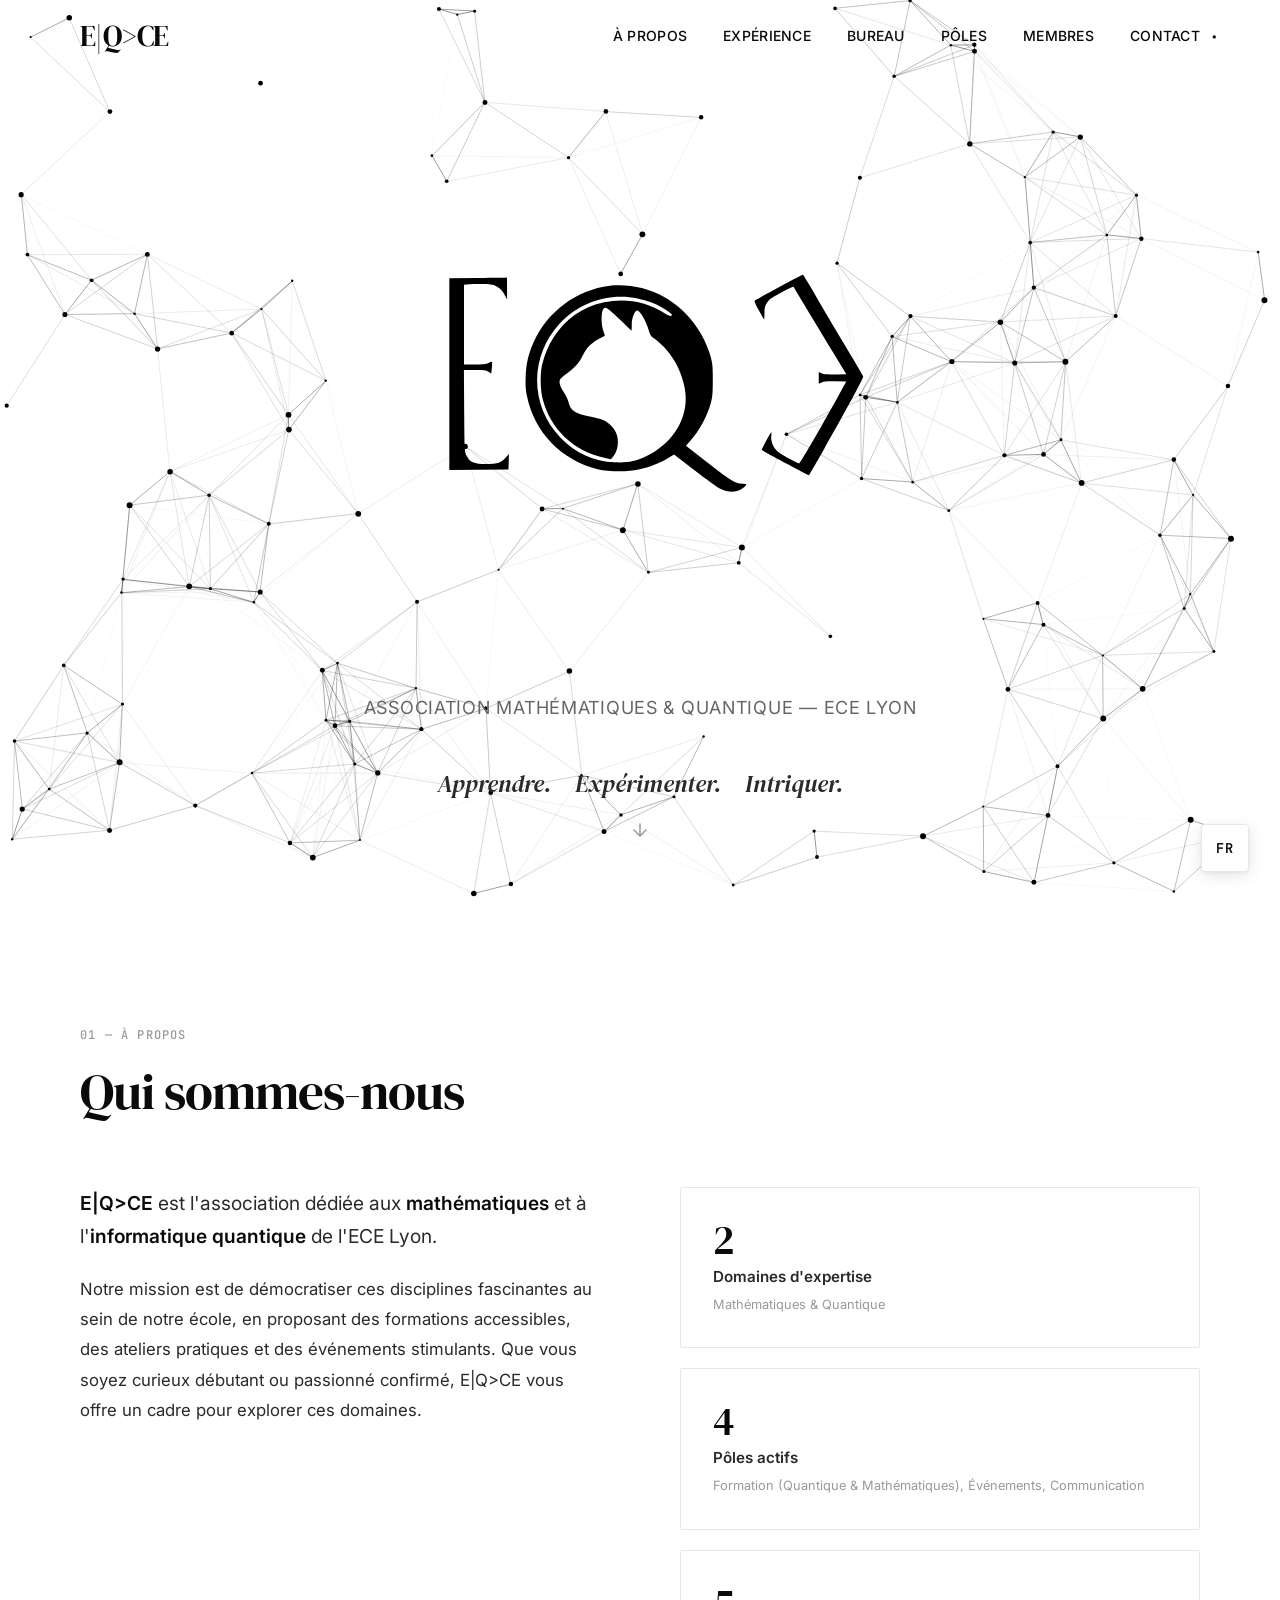
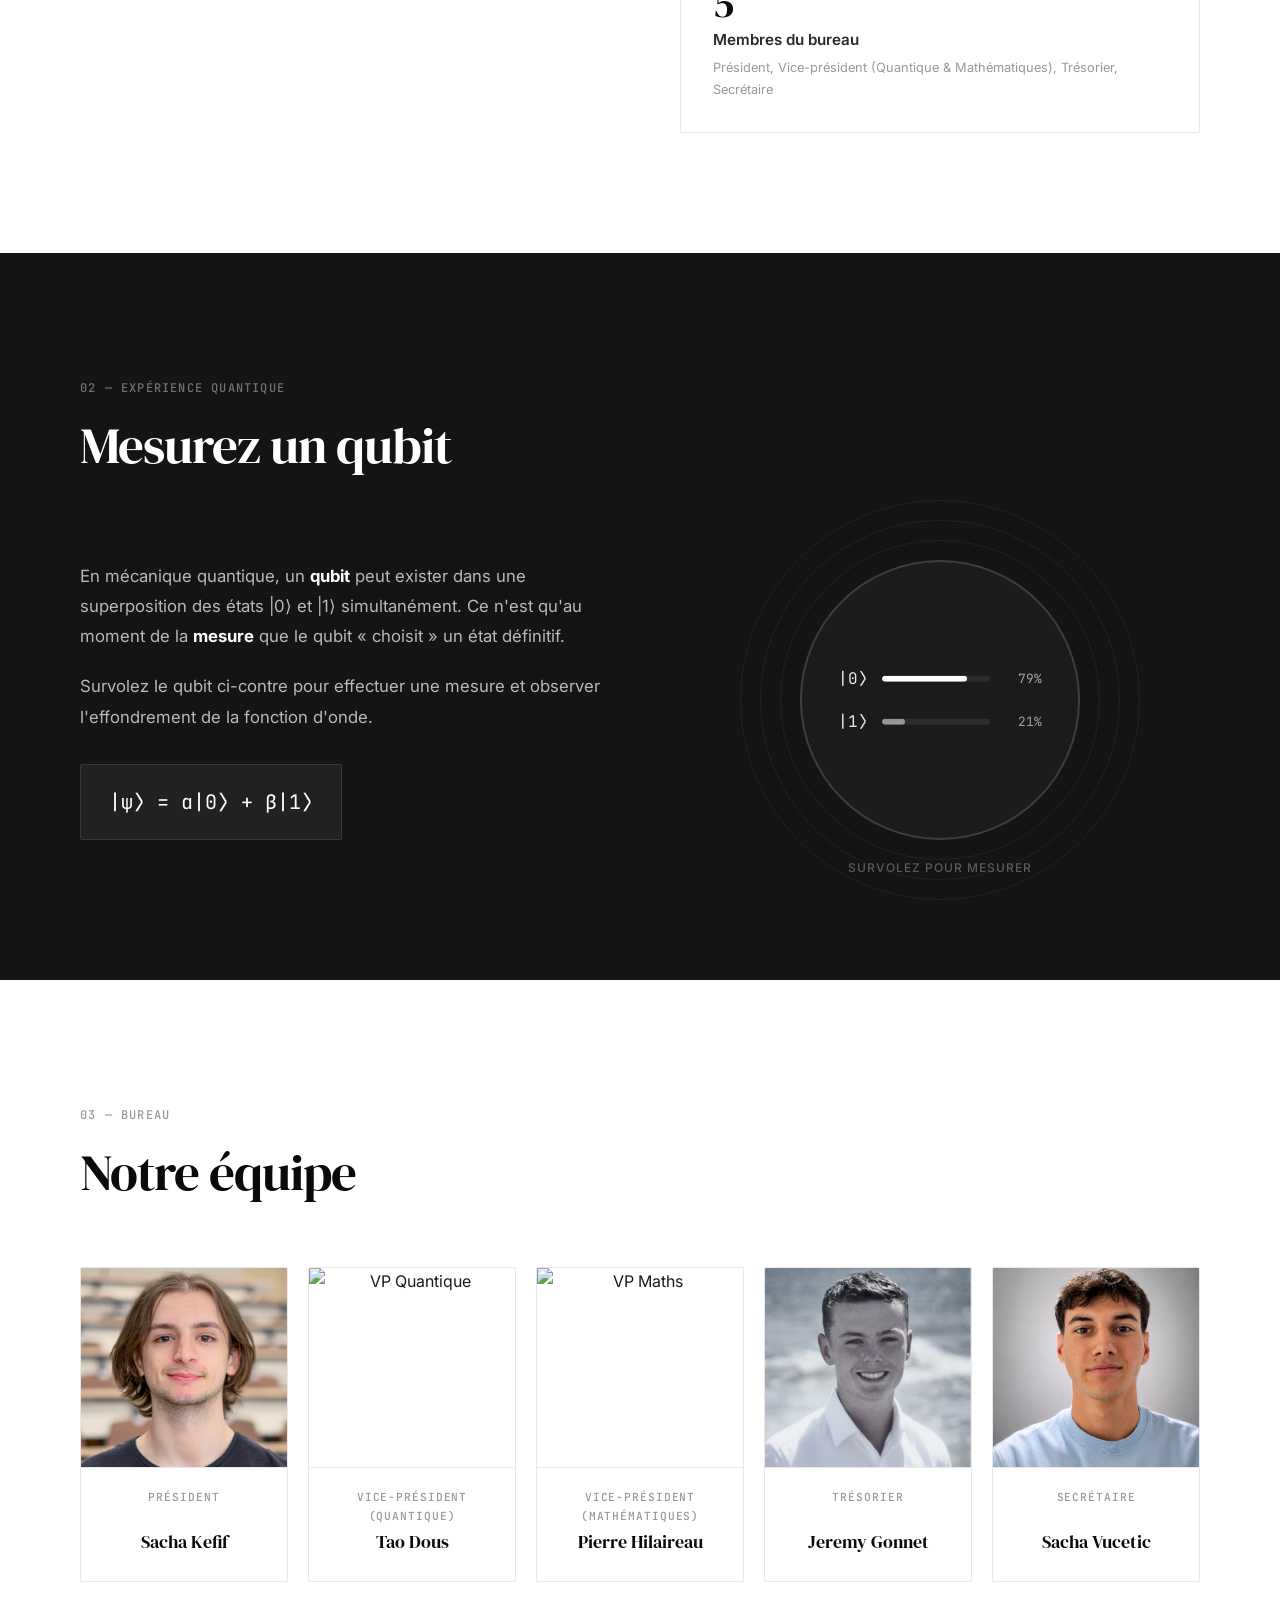
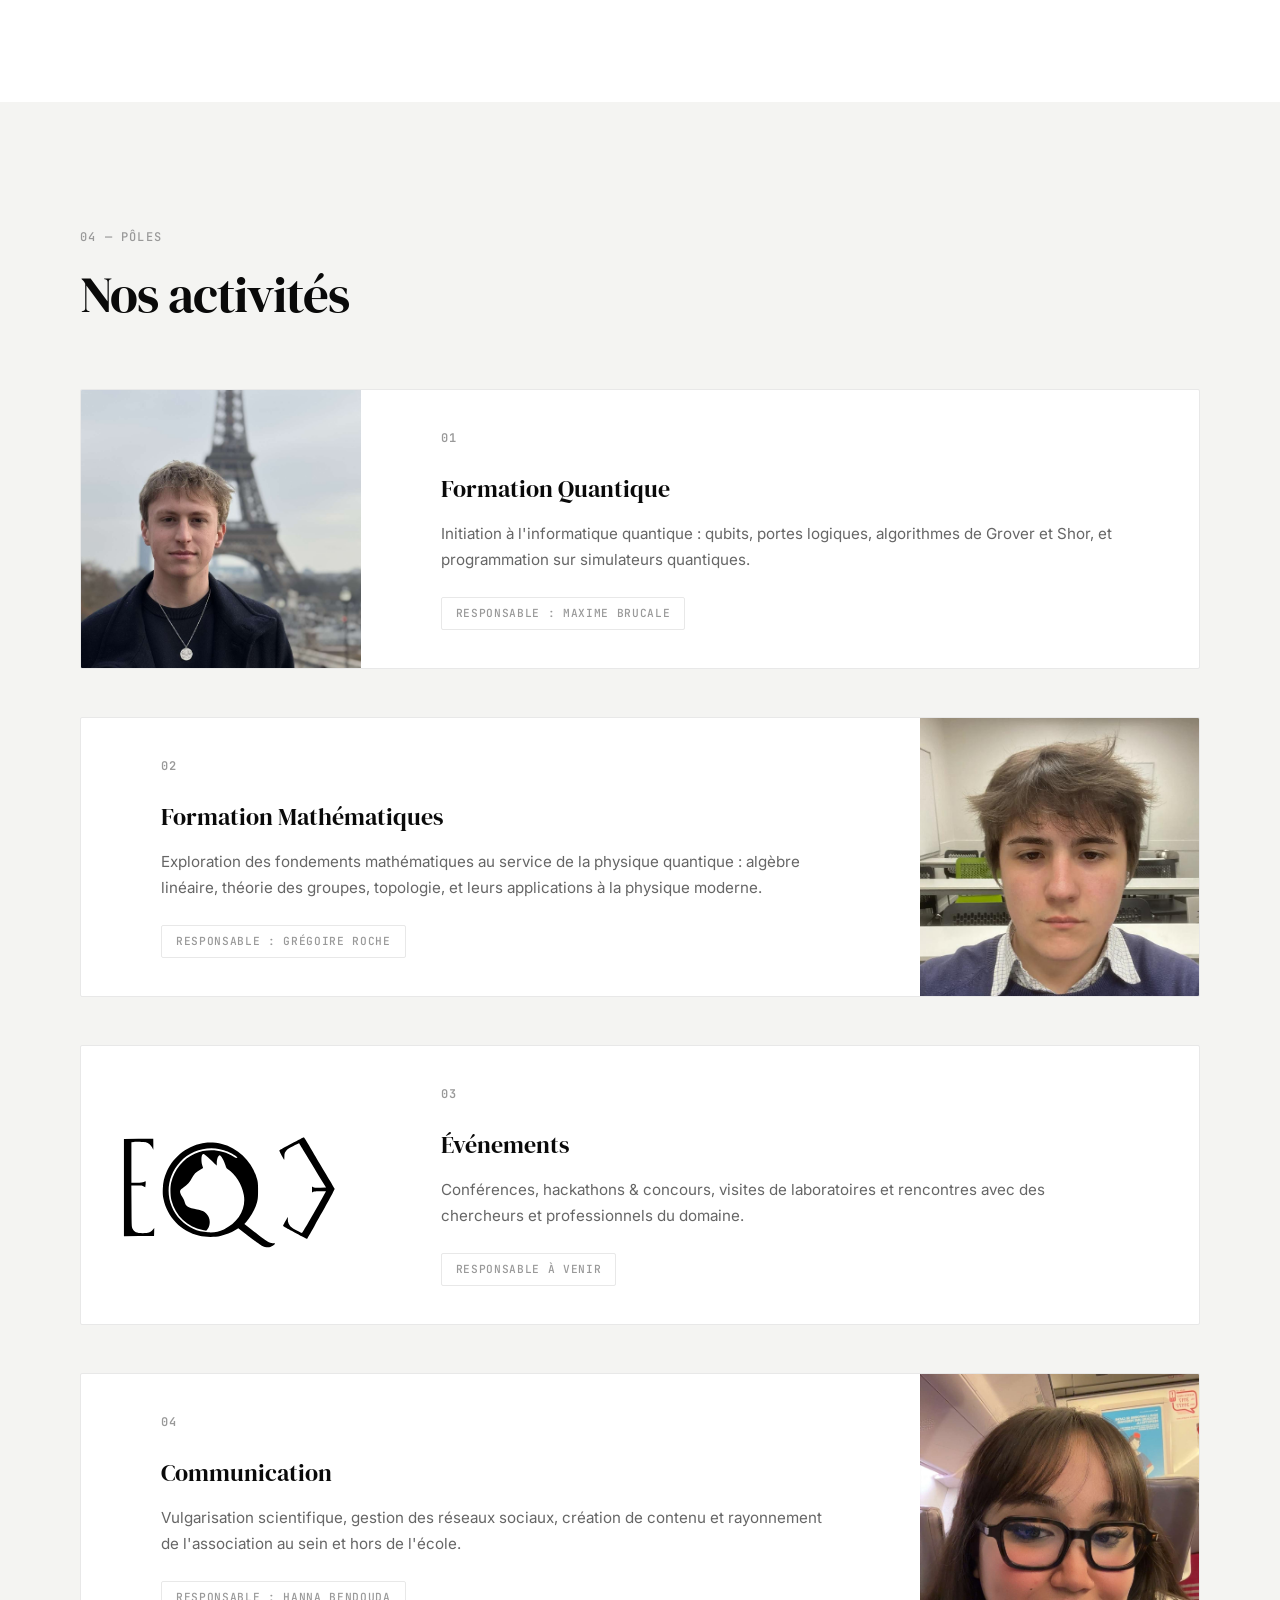
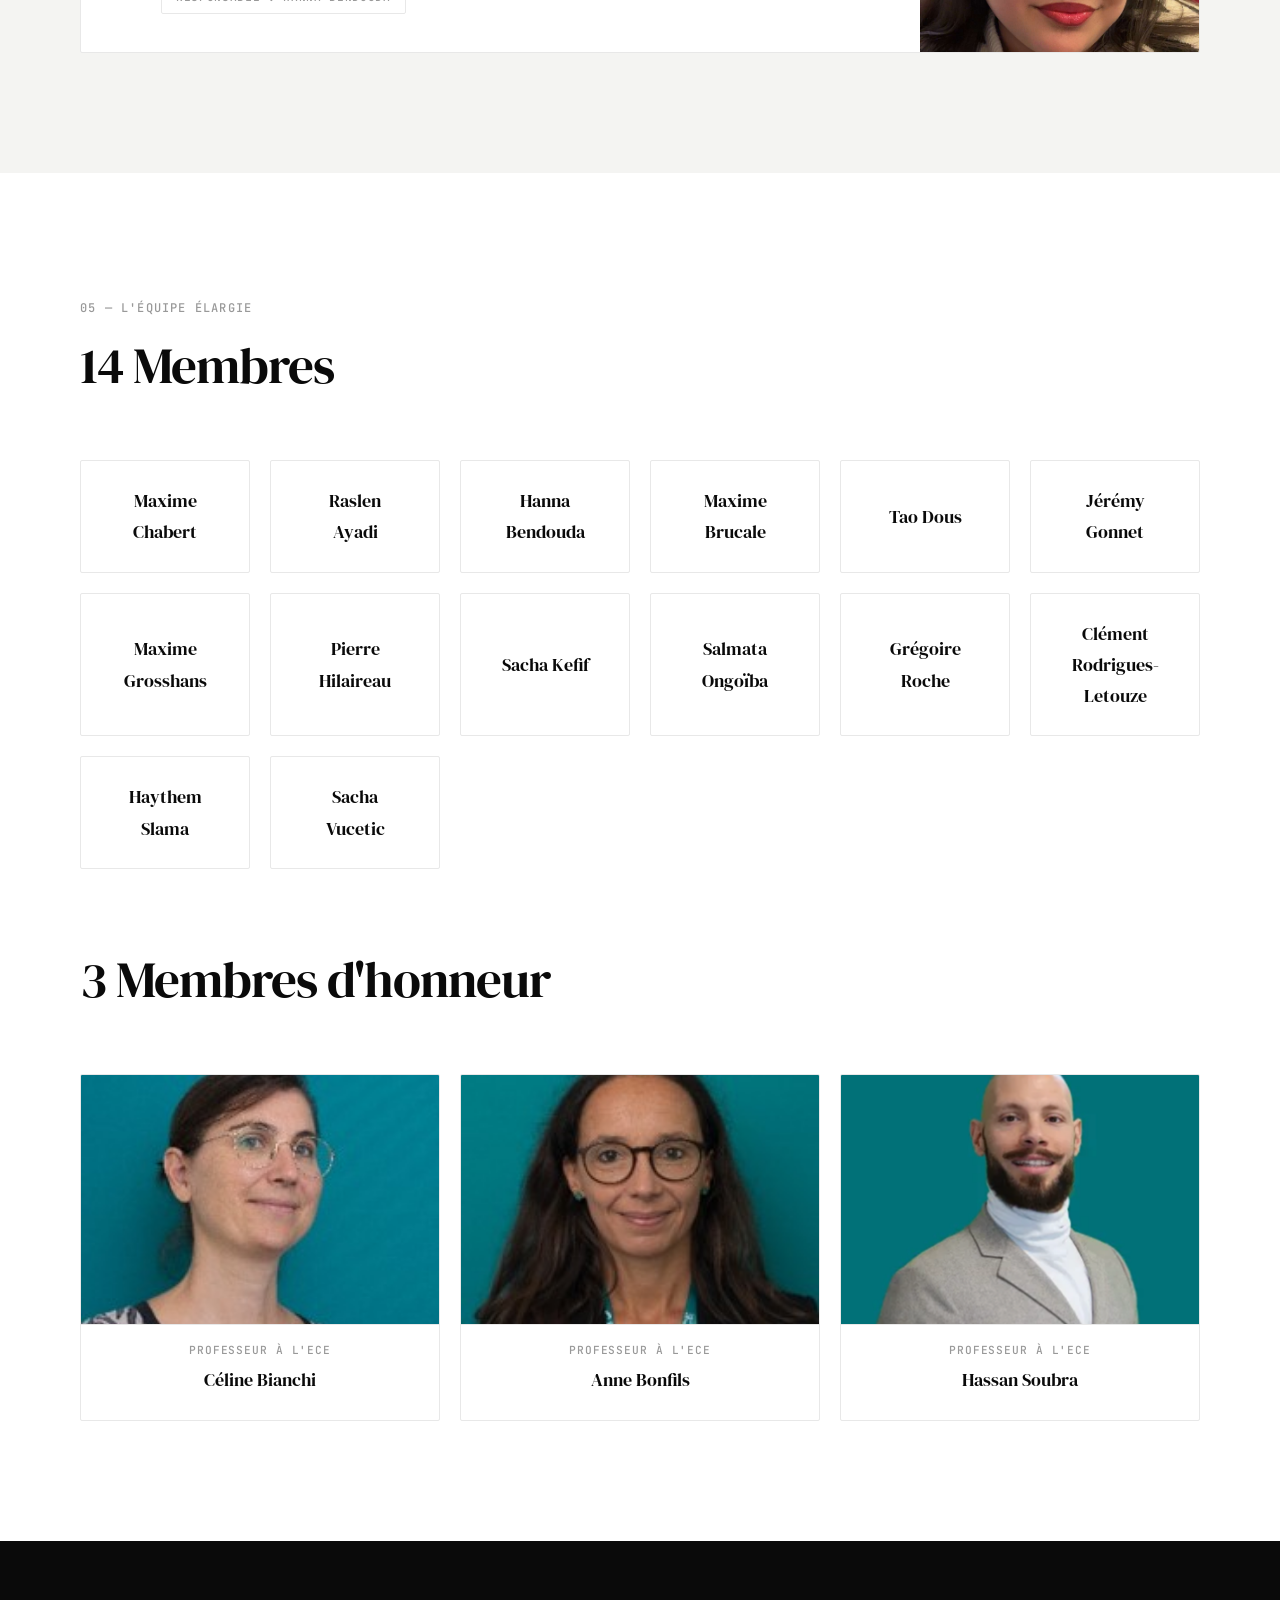
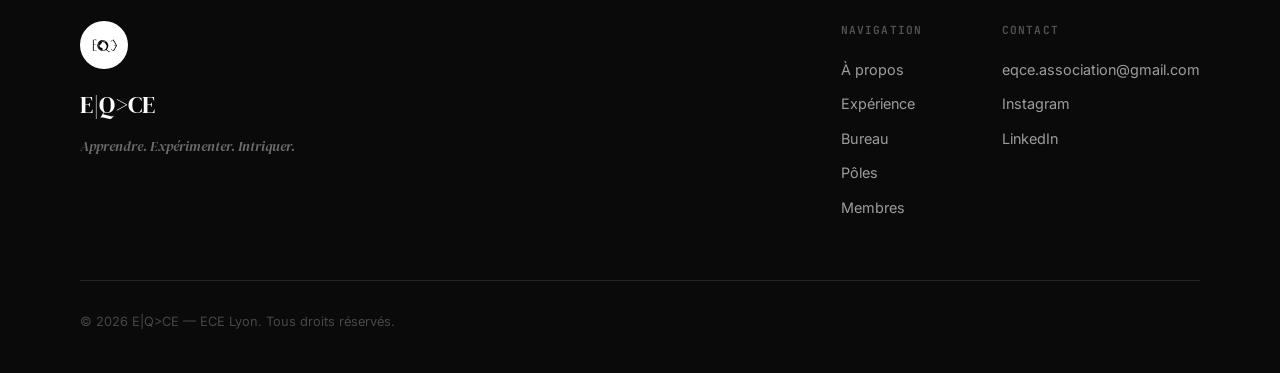
==== commit 219dfa8b: "feat: responsive + change path" ====
--- a/web/index.html
+++ b/web/index.html
@@ -8,7 +8,7 @@
     <meta name="description"
         content="E|Q>CE est l'association Mathématiques et Quantique de l'ECE Lyon. Apprendre. Expérimenter. Intriquer."
         data-i18n-attr="content" data-i18n="meta_description">
-    <link rel="icon" type="image/jpeg" href="../Logo/Logo EQCE JPEG - Q.jpg">
+    <link rel="icon" type="image/jpeg" href="../Logos/Logo EQCE JPEG - Q.jpg">
     <link rel="preconnect" href="https://fonts.googleapis.com">
     <link rel="preconnect" href="https://fonts.gstatic.com" crossorigin>
     <link
@@ -46,7 +46,7 @@
         <canvas id="quantum-canvas"></canvas>
         <div class="hero-content">
             <div class="hero-logo-wrapper">
-                <img src="../Logo/Logo EQCE.svg" alt="Logo E|Q>CE" class="hero-logo" id="hero-logo">
+                <img src="../Logos/Logo EQCE.svg" alt="Logo E|Q>CE" class="hero-logo" id="hero-logo">
             </div>
             <p class="hero-subtitle" id="hero-subtitle" data-i18n="hero_subtitle">Association Mathématiques & Quantique
                 — ECE Lyon</p>
@@ -278,7 +278,7 @@
                             <polyline points="7 7 17 7 17 17"></polyline>
                         </svg>
                     </div>
-                    <div class="pole-img-wrapper"><img src="../Logo/Logo EQCE.svg" alt="Événements" class="pole-img">
+                    <div class="pole-img-wrapper"><img src="../Logos/Logo EQCE.svg" alt="Événements" class="pole-img">
                     </div>
                     <div class="pole-content">
                         <div class="pole-number">03</div>
@@ -372,7 +372,7 @@
         <div class="container">
             <div class="footer-top">
                 <div class="footer-brand">
-                    <img src="../Logo/Logo EQCE.svg" alt="E|Q>CE" class="footer-logo">
+                    <img src="../Logos/Logo EQCE.svg" alt="E|Q>CE" class="footer-logo">
                     <span class="footer-name">E|Q&gt;CE</span>
                     <p class="footer-tagline" data-i18n="footer_tagline">Apprendre. Expérimenter. Intriquer.</p>
                 </div>
--- a/web/style.css
+++ b/web/style.css
@@ -173,6 +173,18 @@
     transition: all 0.3s ease;
 }
 
+.nav-toggle.open span:nth-child(1) {
+    transform: translateY(6.5px) rotate(45deg);
+}
+
+.nav-toggle.open span:nth-child(2) {
+    opacity: 0;
+}
+
+.nav-toggle.open span:nth-child(3) {
+    transform: translateY(-6.5px) rotate(-45deg);
+}
+
 /* ============================================
    Hero Section
    ============================================ */
@@ -507,8 +519,6 @@
 
 .qubit-ring {
     position: absolute;
-    top: 50%;
-    left: 50%;
     border: 1px solid rgba(255, 255, 255, 0.06);
     border-radius: 50%;
     animation: qubitPulse 4s ease-in-out infinite;
@@ -537,12 +547,12 @@
     0%,
     100% {
         opacity: 0.3;
-        transform: translate(-50%, -50%) scale(1);
+        transform: scale(1);
     }
 
     50% {
         opacity: 1;
-        transform: translate(-50%, -50%) scale(1.04);
+        transform: scale(1.04);
     }
 }
 
@@ -912,7 +922,7 @@
 
 .membres-honneur-grid {
     display: grid;
-    grid-template-columns: repeat(auto-fit, minmax(min(100%, 280px), 1fr));
+    grid-template-columns: repeat(auto-fit, minmax(280px, 1fr));
     gap: 20px;
 }
 
@@ -1093,7 +1103,7 @@
         --section-pad: 80px;
     }
 
-    .container, .nav-inner {
+    .container {
         padding: 0 24px;
     }
 
@@ -1106,7 +1116,7 @@
         background: rgba(255, 255, 255, 0.98);
         backdrop-filter: blur(20px);
         flex-direction: column;
-        padding: 24px;
+        padding: 24px 40px;
         gap: 20px;
         border-bottom: 1px solid var(--light-gray);
     }
@@ -1130,7 +1140,7 @@
     }
 
     .qubit-container {
-        transform: scale(0.85);
+        transform: scale(0.75);
     }
 
     .bureau-grid {
@@ -1144,7 +1154,6 @@
     .pole-card,
     .pole-card:nth-child(even) {
         flex-direction: column;
-        max-height: none;
     }
 
     .pole-img-wrapper {
@@ -1170,17 +1179,8 @@
 }
 
 @media (max-width: 480px) {
-    .container, .nav-inner {
-        padding: 0 20px;
-    }
-
     .bureau-grid {
         grid-template-columns: 1fr;
-    }
-
-    .membres-grid {
-        grid-template-columns: repeat(auto-fill, minmax(130px, 1fr));
-        gap: 12px;
     }
 
     .hero-slogan {
@@ -1188,16 +1188,17 @@
         gap: 8px;
     }
 
-    .qubit-container {
-        transform: scale(0.7);
+    .nav-inner {
+        padding: 0 20px;
+    }
+
+    .footer-links {
+        flex-direction: column;
+        gap: 32px;
     }
 
     .pole-content {
         padding: 24px;
-    }
-
-    .pole-img-wrapper {
-        height: 220px;
     }
 }
 
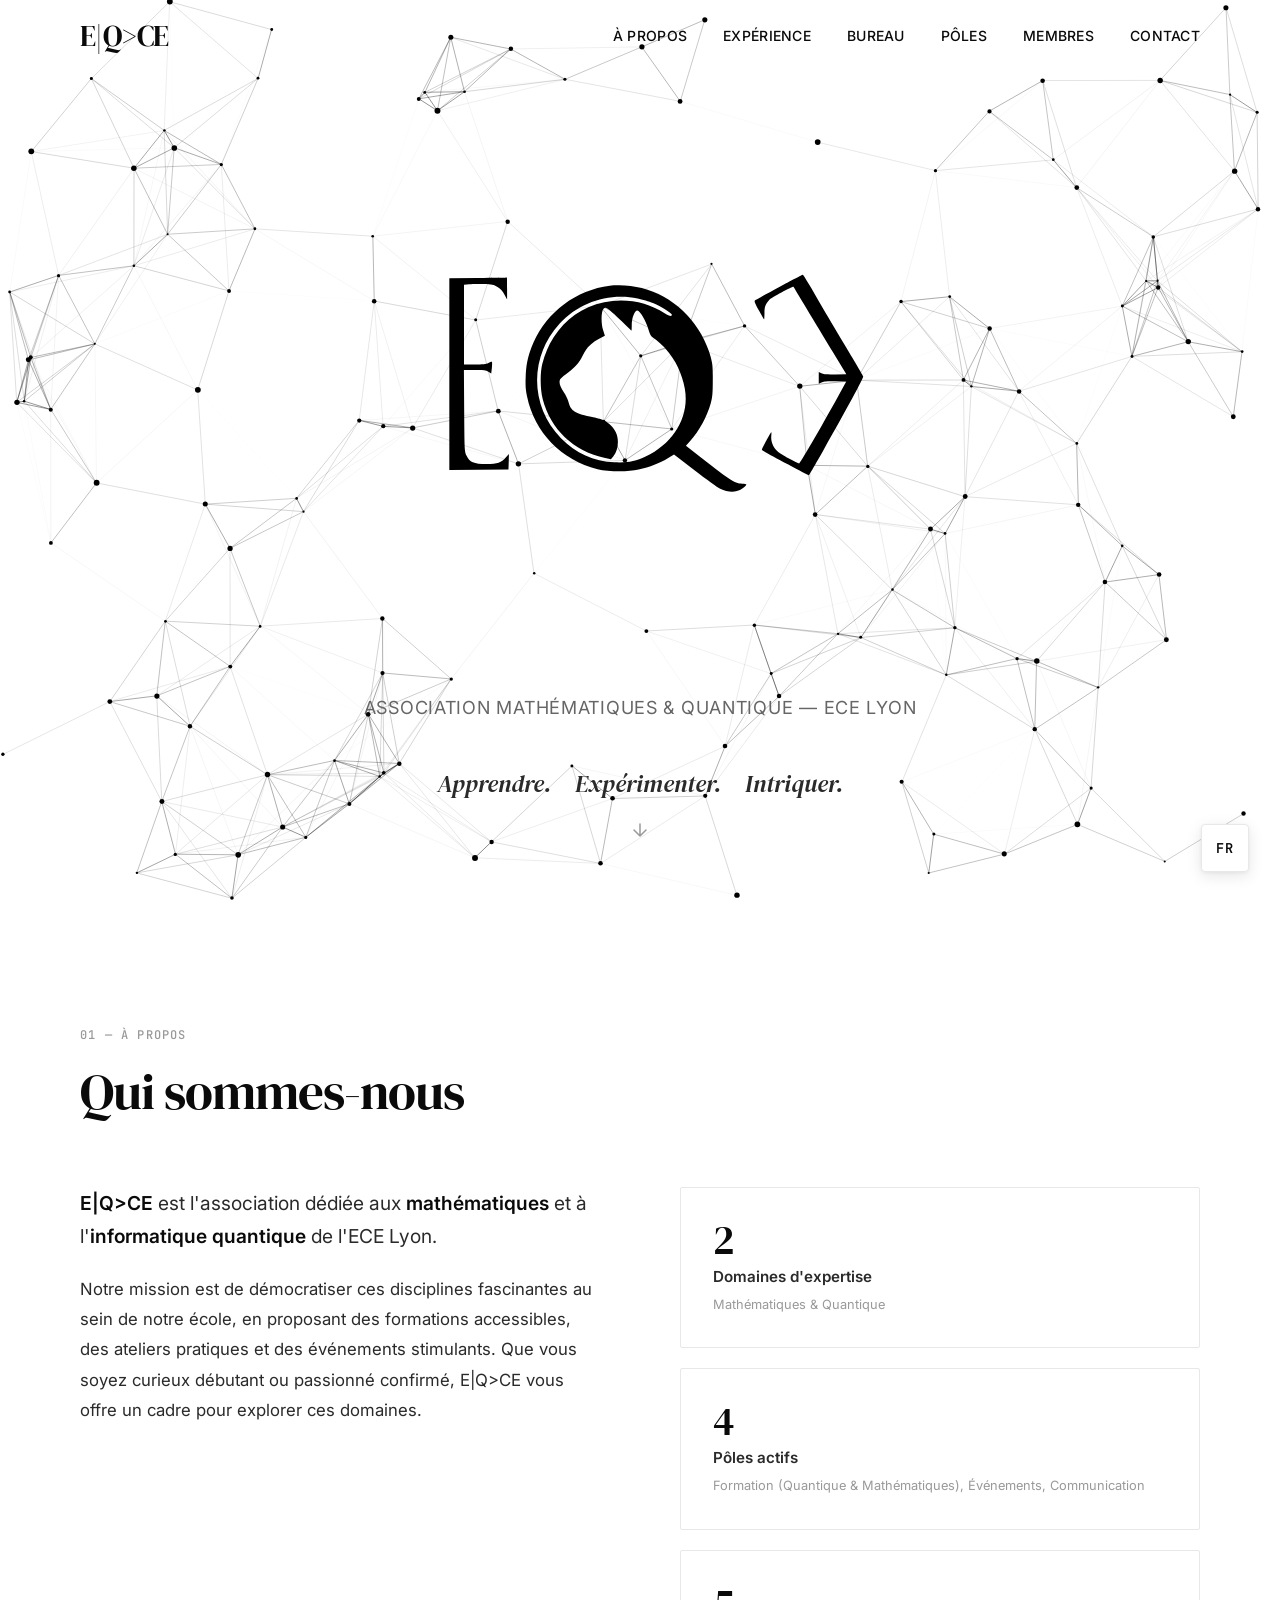
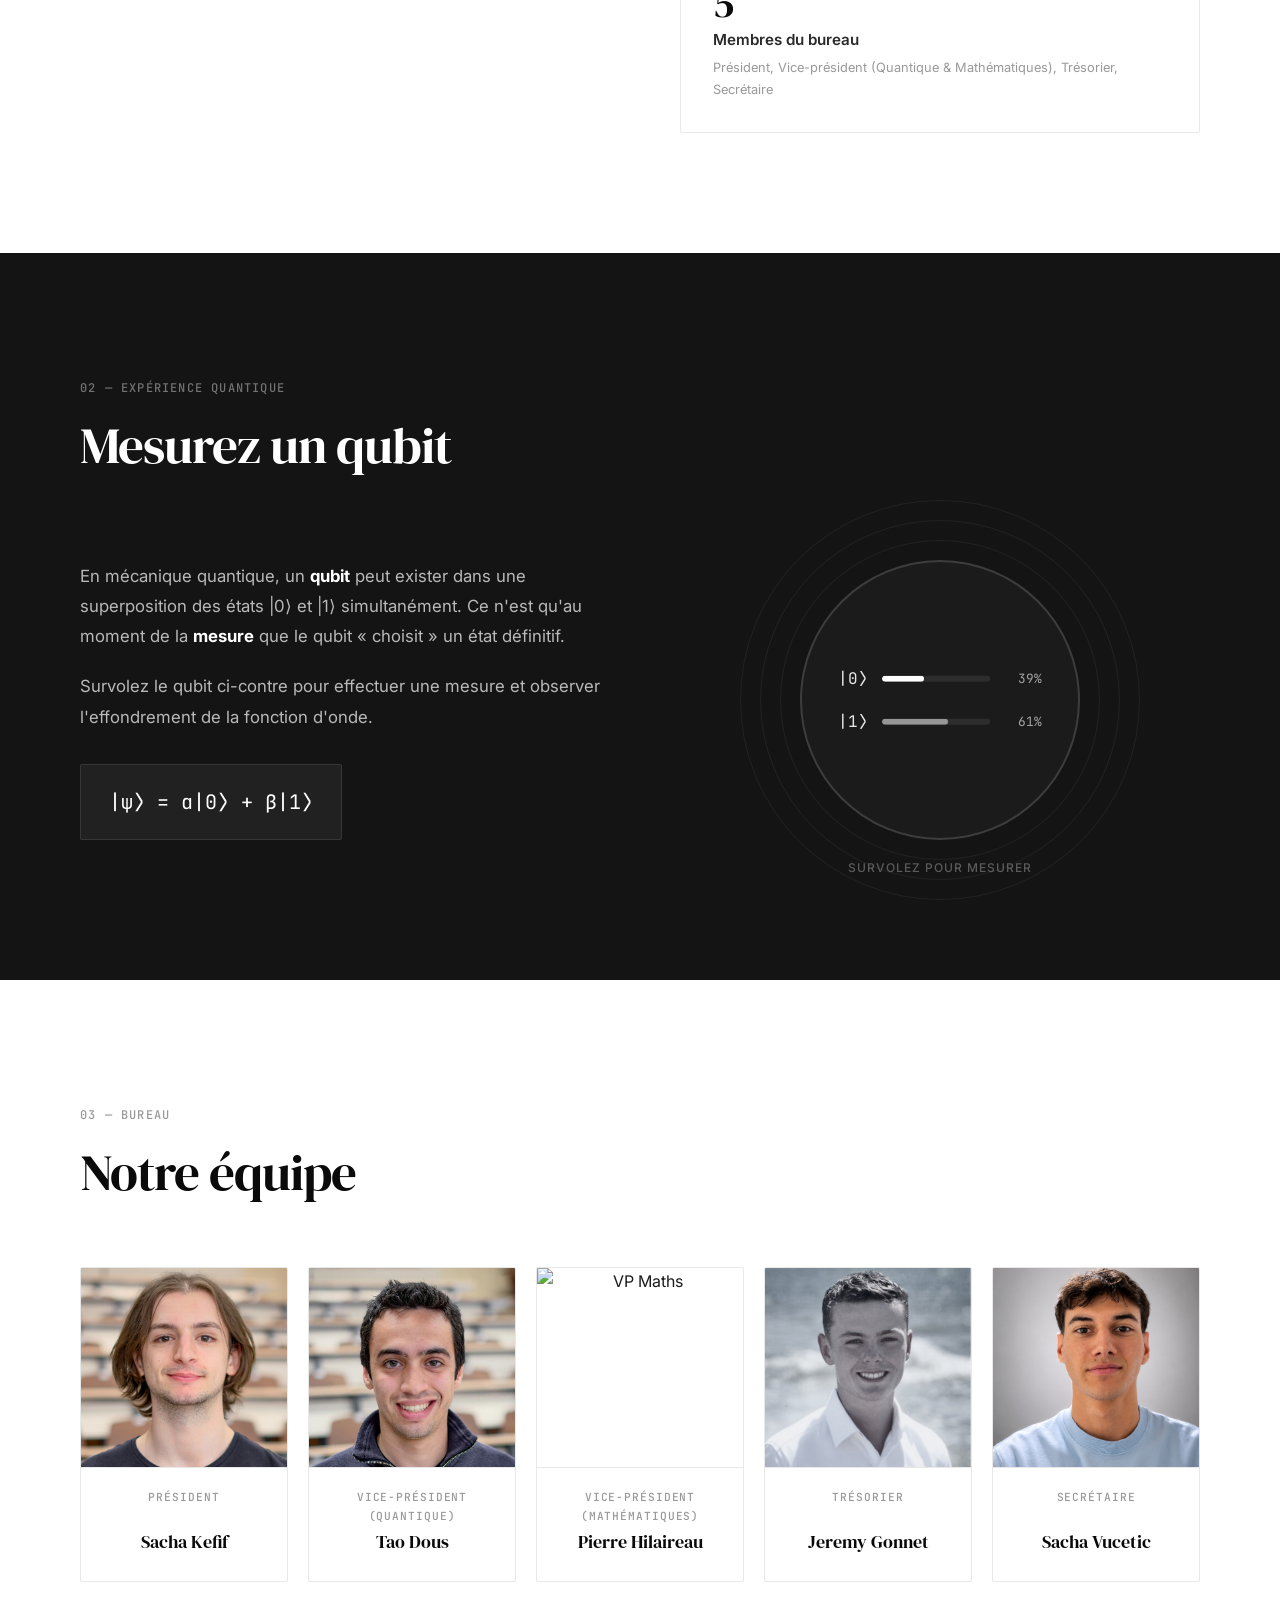
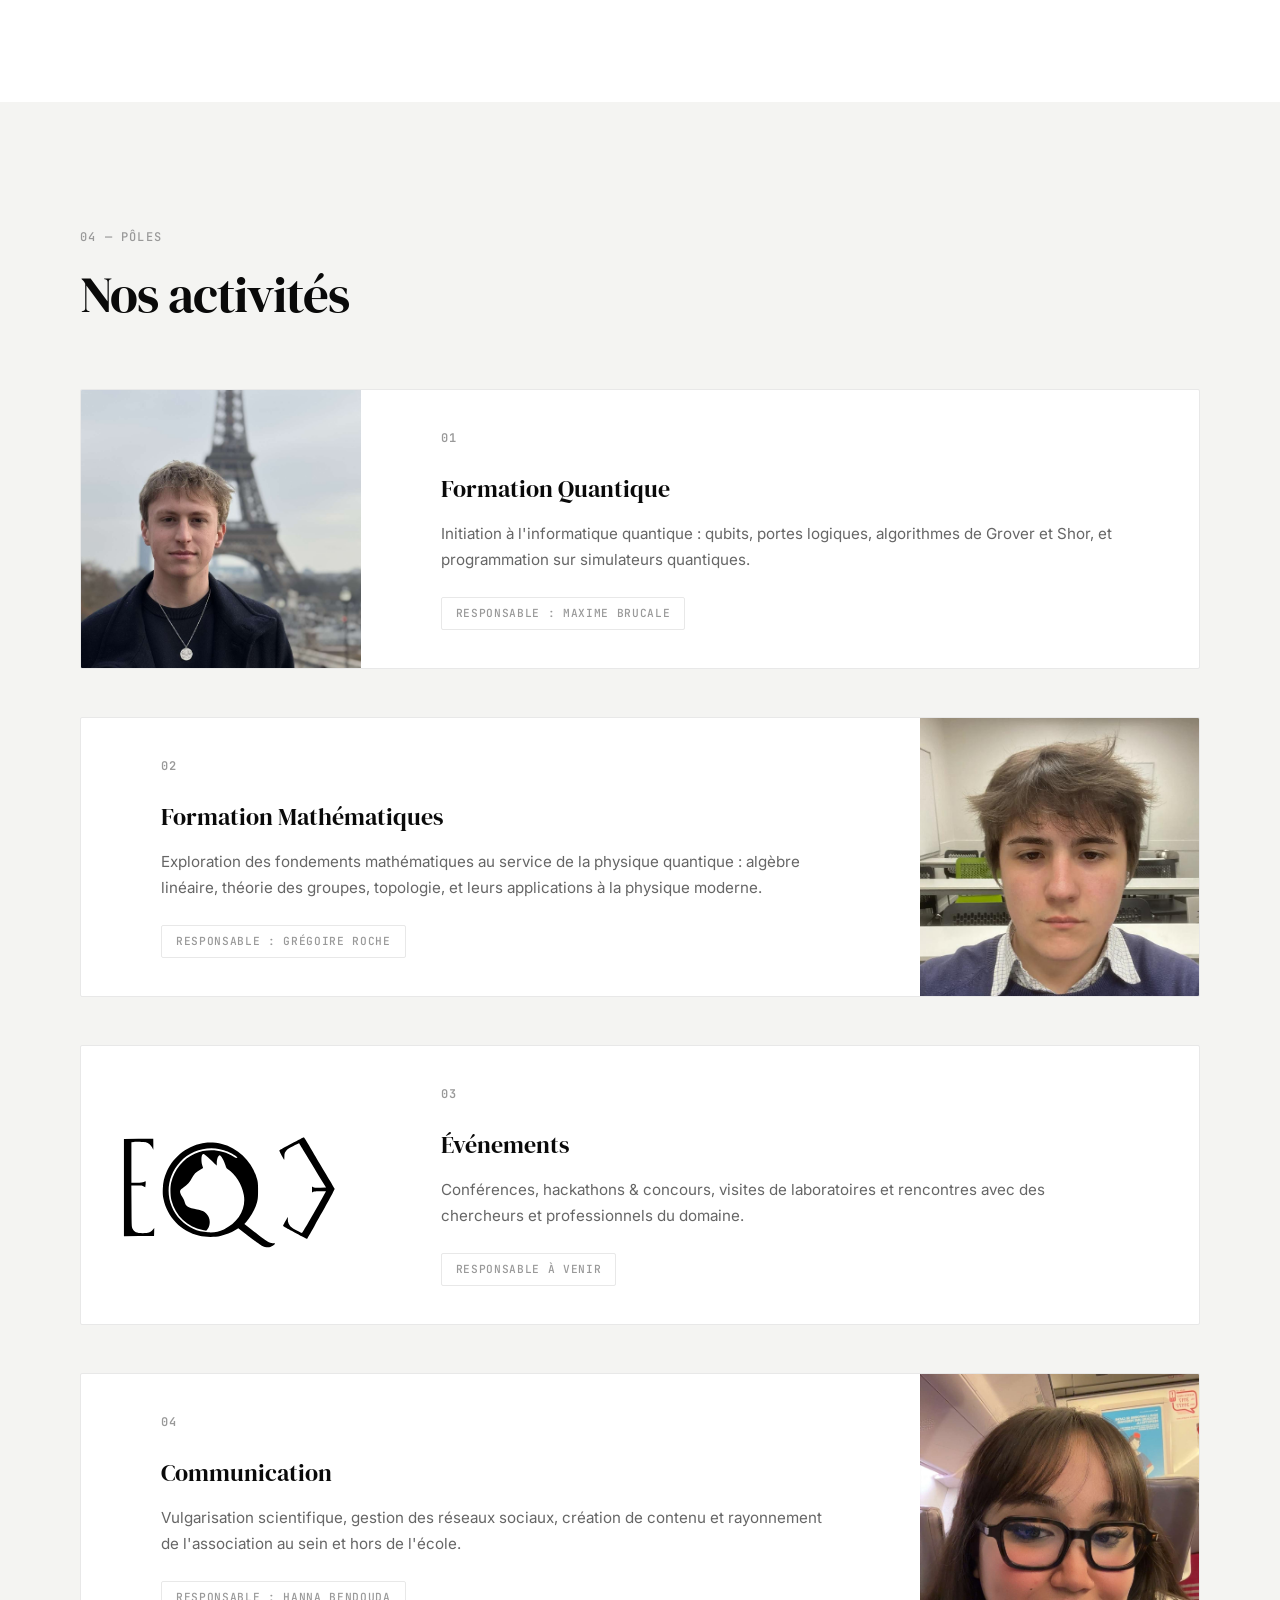
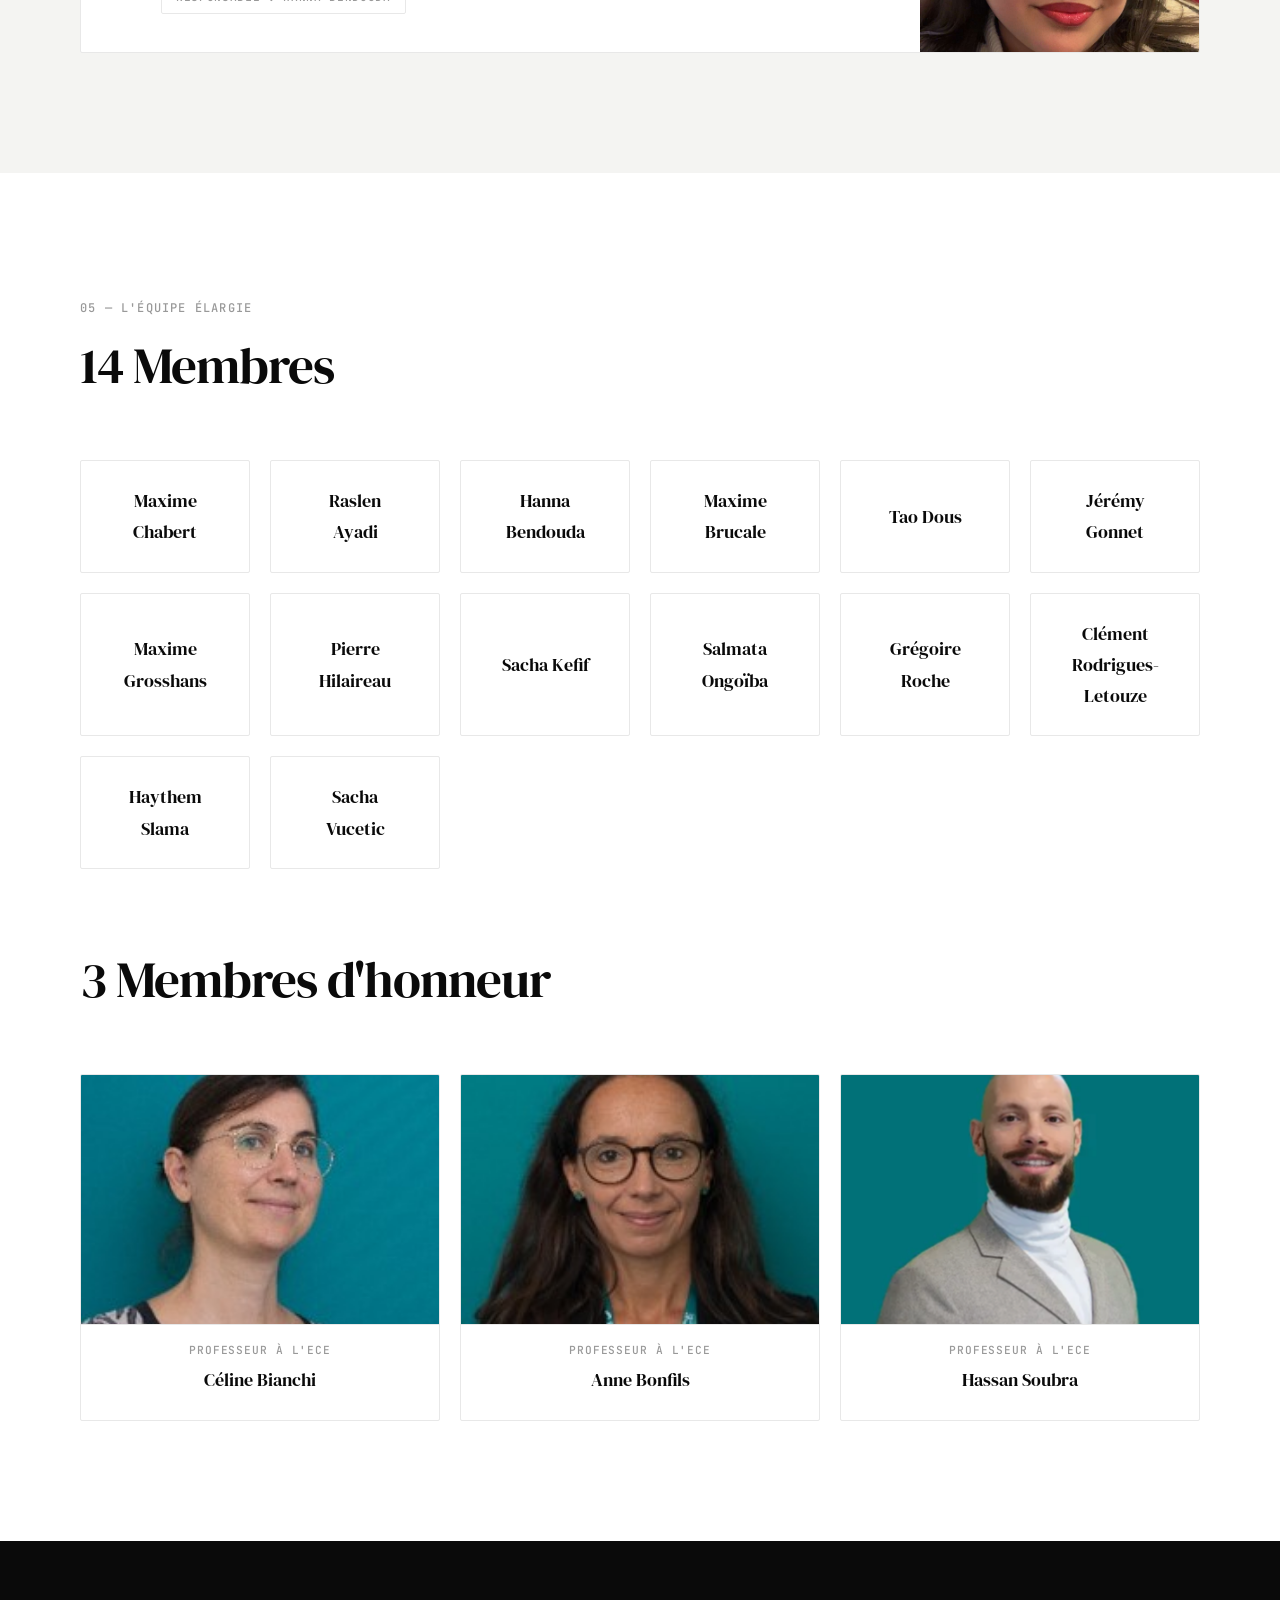
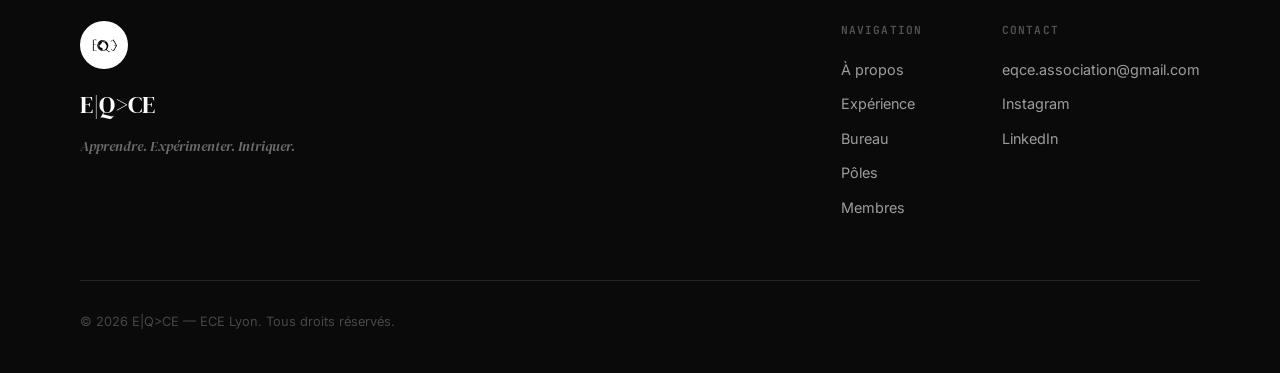
==== commit 6a6beb0d: "photo : tao dous" ====
--- a/web/index.html
+++ b/web/index.html
@@ -185,7 +185,7 @@
                 <div class="bureau-card" id="card-vp-quantique">
                     <div class="bureau-card-inner">
                         <div class="bureau-img-wrapper">
-                            <img src="../Bureau/VP_Quantique.png" alt="VP Quantique" class="bureau-img">
+                            <img src="../Bureau/Tao Dous.jpeg" alt="VP Quantique" class="bureau-img">
                         </div>
                         <span class="bureau-role" data-i18n="role_vp_quantum">Vice-Président (Quantique)</span>
                         <span class="bureau-name">Tao Dous</span>
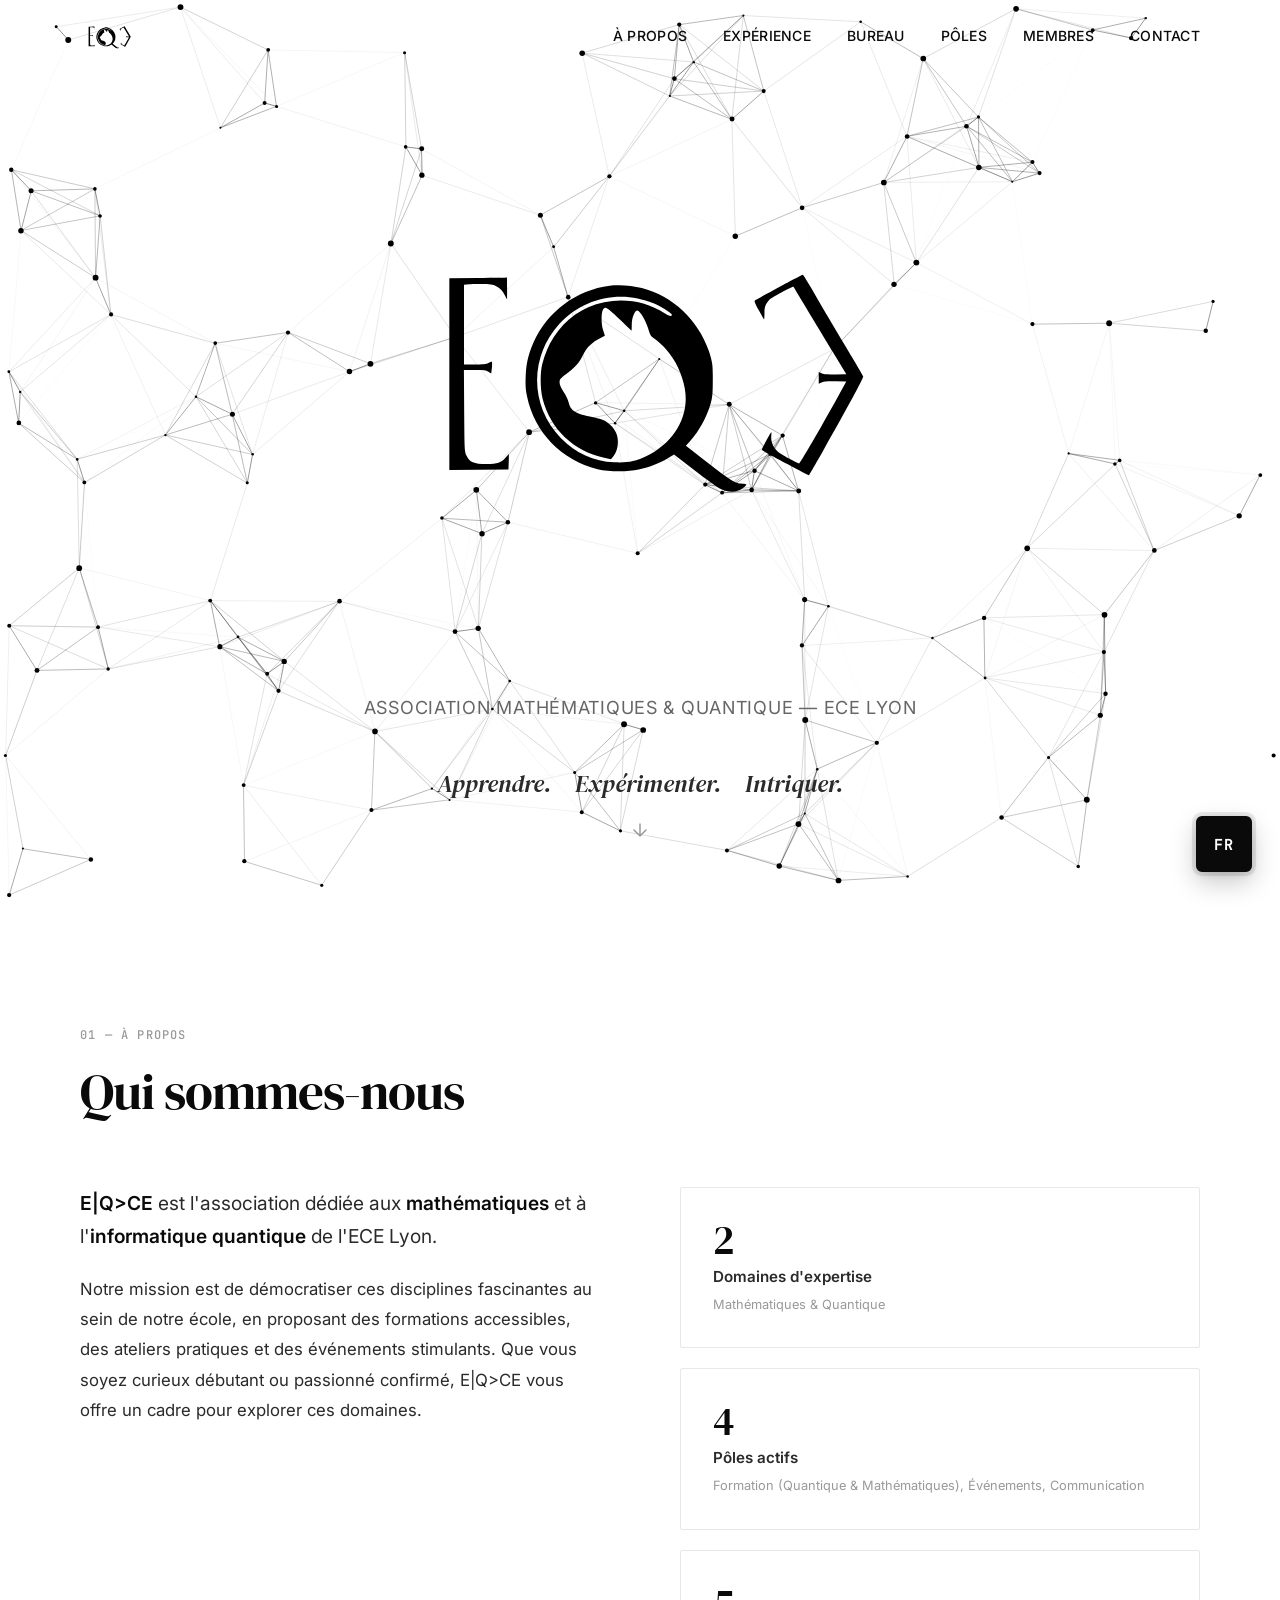
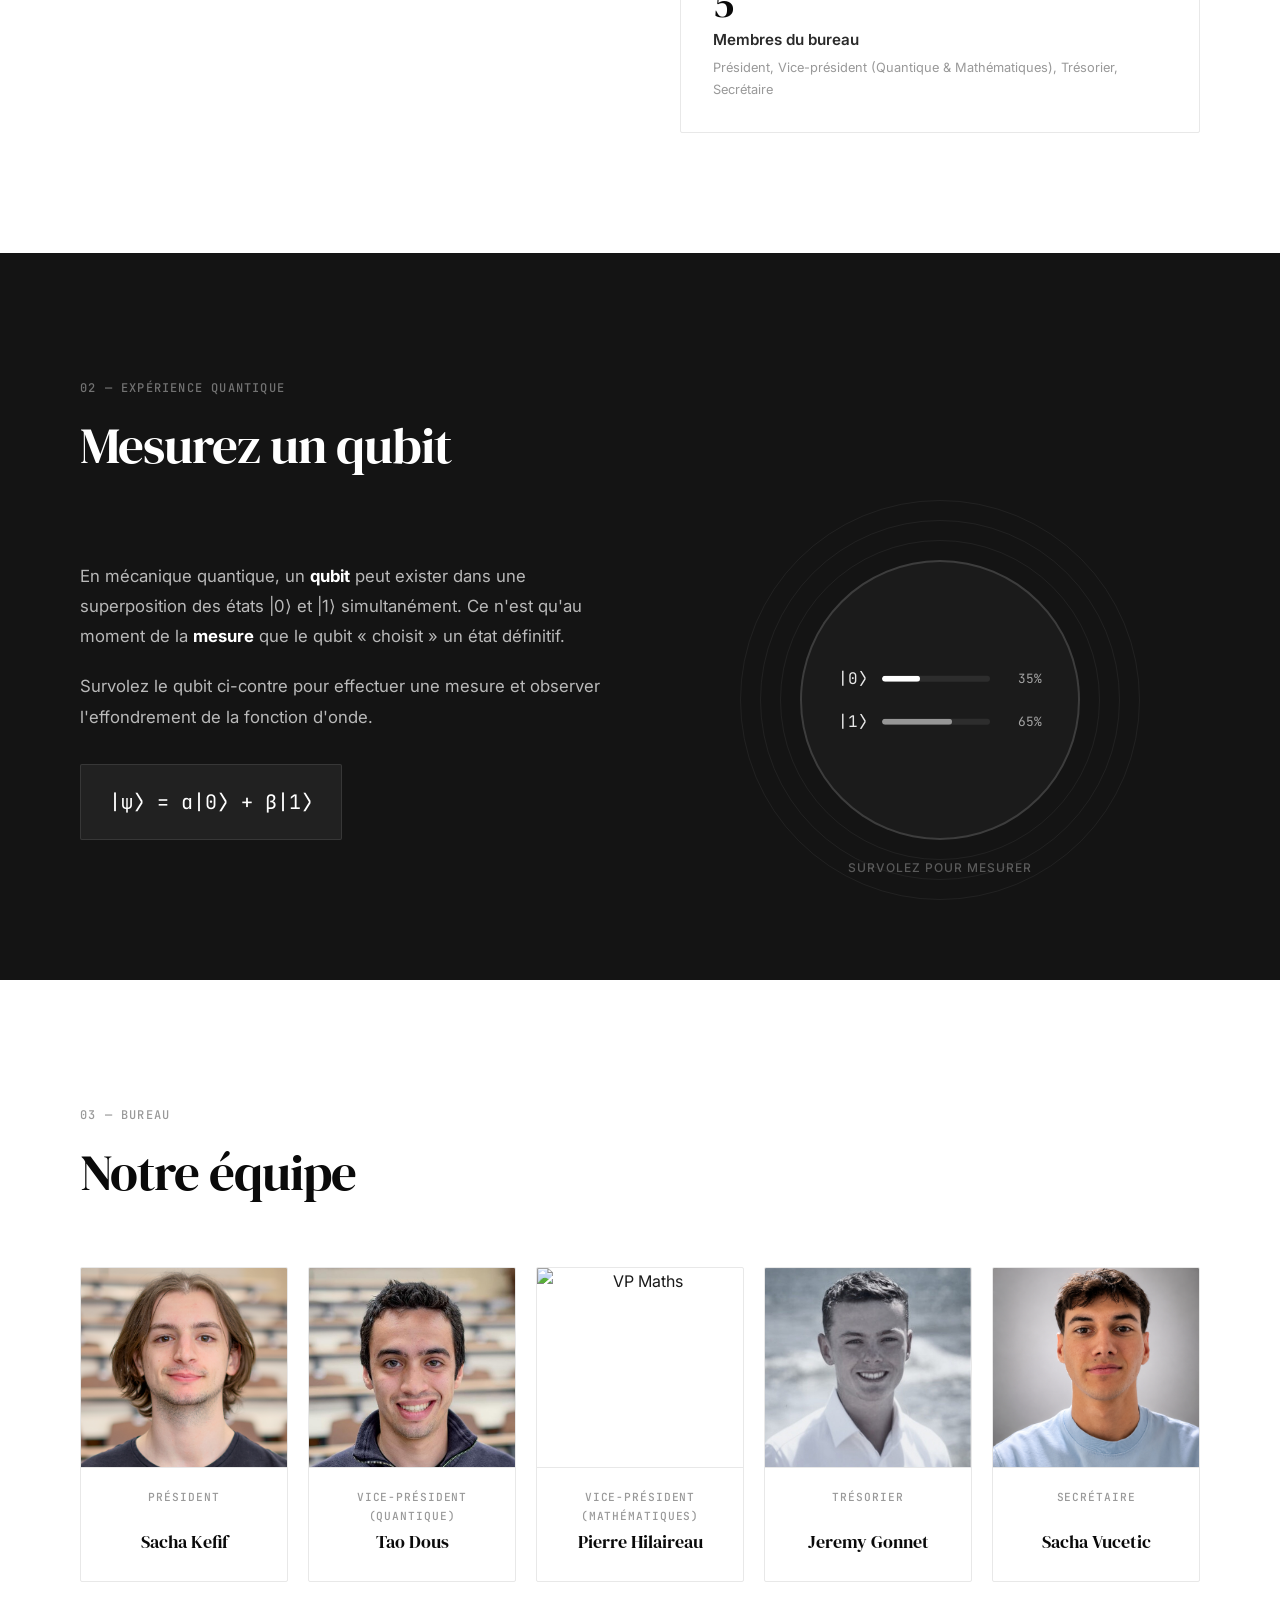
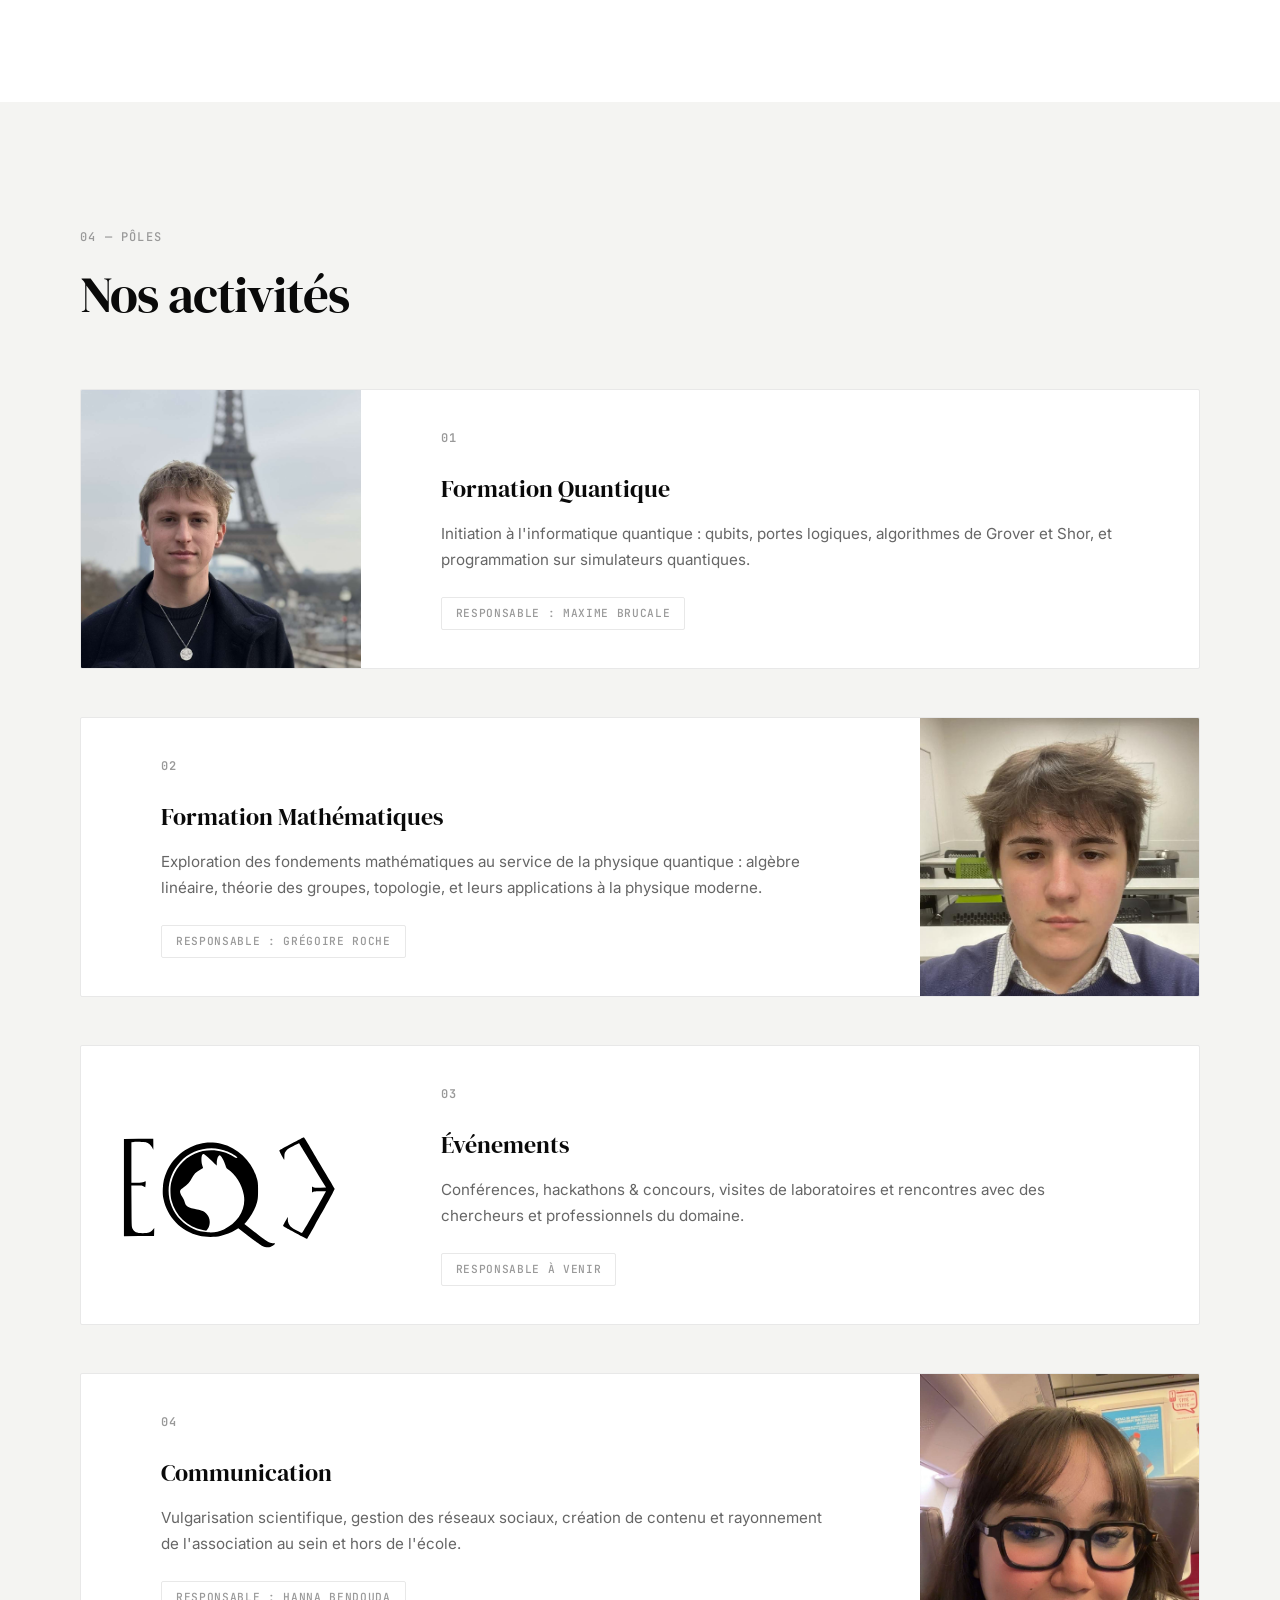
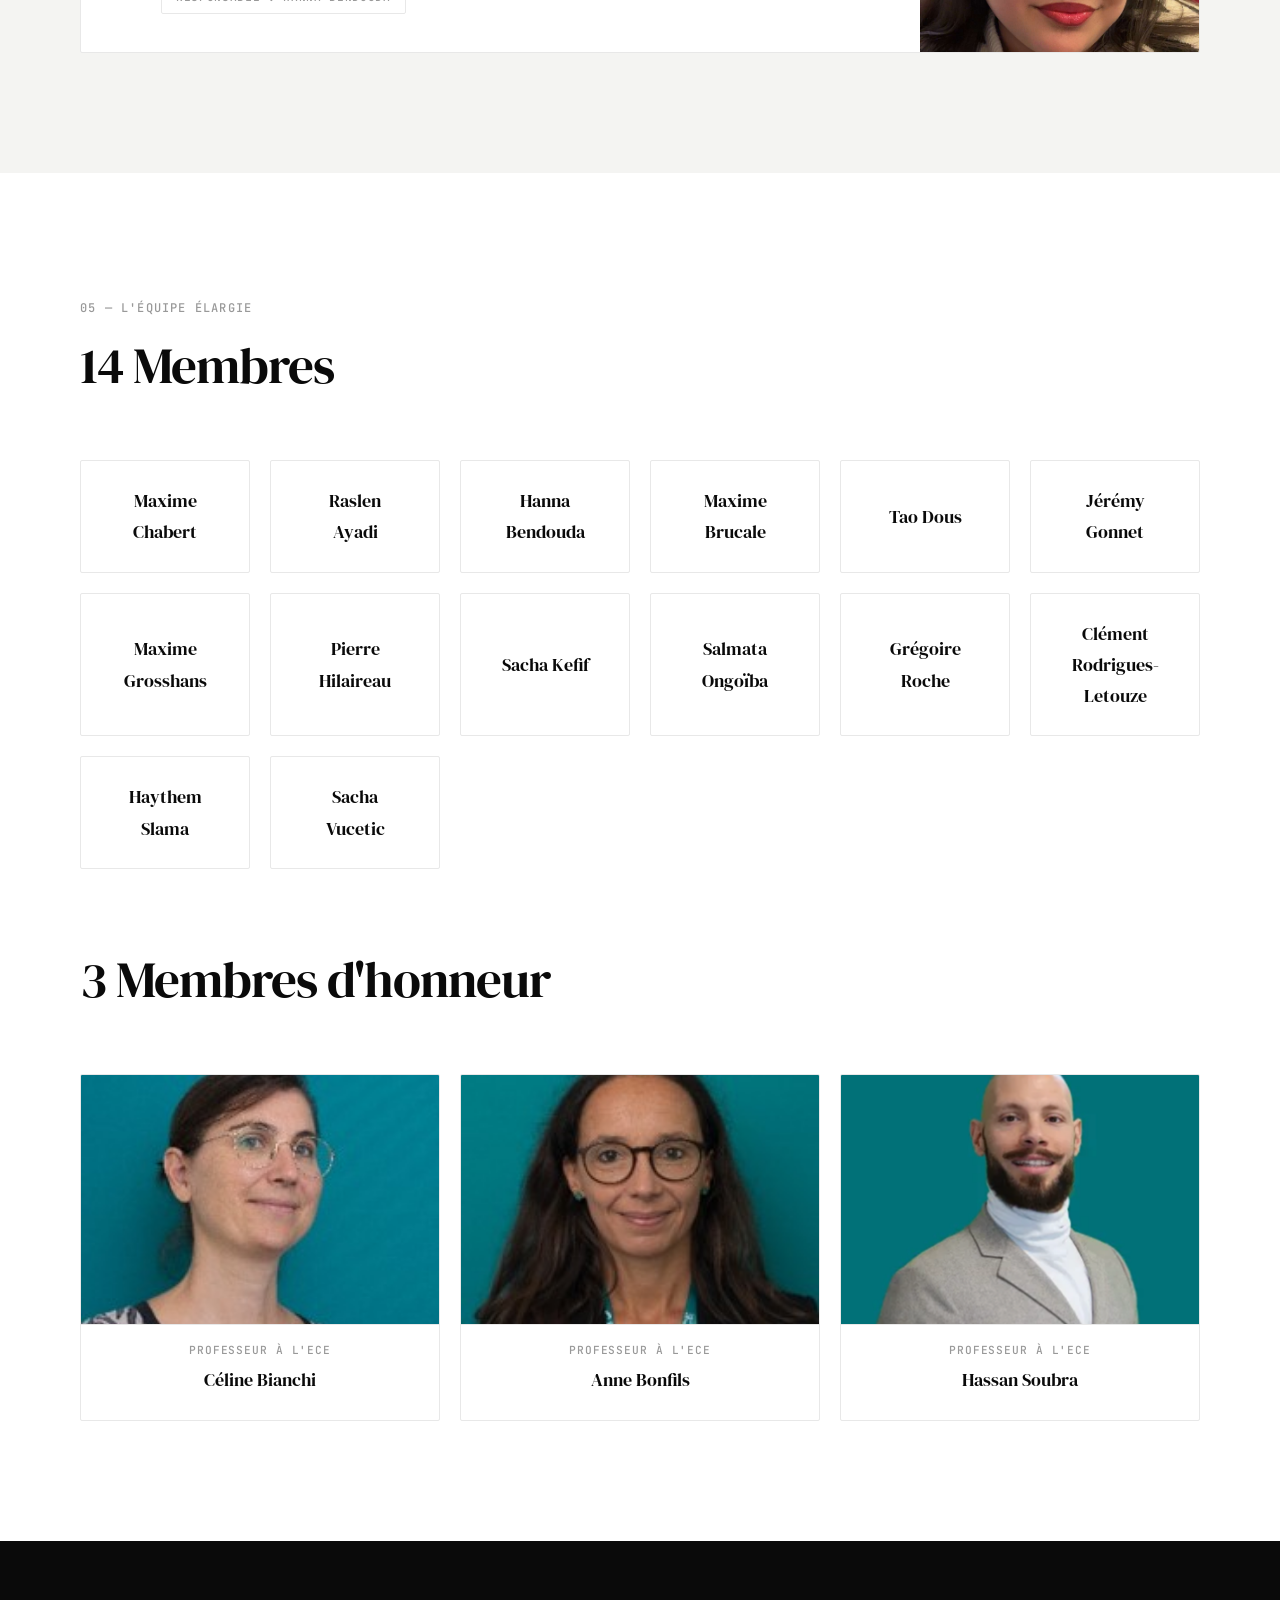
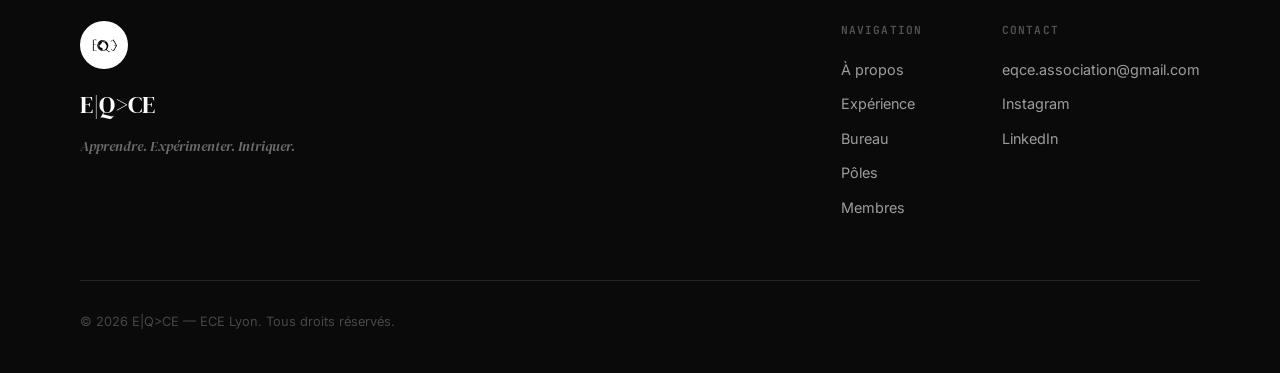
==== commit 1030a924: "suppression du fichier vercel" ====
--- a/web/index.html
+++ b/web/index.html
@@ -22,8 +22,8 @@
     <!-- Navigation -->
     <nav id="main-nav">
         <div class="nav-inner">
-            <a href="#" class="nav-logo" id="nav-logo">
-                <span class="nav-logo-text">E|Q&gt;CE</span>
+            <a href="#" class="nav-logo" id="nav-logo" aria-label="E|Q>CE">
+                <img src="../Logos/Logo EQCE.svg" alt="E|Q>CE" class="nav-logo-img">
             </a>
             <div class="nav-links" id="nav-links">
                 <a href="#about" class="nav-link" data-i18n="nav_about">À propos</a>
--- a/web/style.css
+++ b/web/style.css
@@ -108,6 +108,16 @@
     display: flex;
     align-items: center;
     gap: 12px;
+    opacity: 0;
+    pointer-events: none;
+    transform: translateY(-4px);
+    transition: opacity 0.4s var(--ease-out), transform 0.4s var(--ease-out);
+}
+
+.nav-logo.logo-visible {
+    opacity: 1;
+    pointer-events: auto;
+    transform: translateY(0);
 }
 
 .nav-logo img {
@@ -1336,30 +1346,29 @@
 }
 
 .lang-toggle {
-    width: 48px;
-    height: 48px;
-    border: 1px solid var(--light-gray);
-    border-radius: 4px;
-    background: var(--white);
-    color: var(--black);
+    width: 56px;
+    height: 56px;
+    border: 2px solid var(--black);
+    border-radius: 6px;
+    background: var(--black);
+    color: var(--white);
     font-family: var(--font-mono);
-    font-size: 0.85rem;
-    font-weight: 600;
+    font-size: 0.95rem;
+    font-weight: 700;
     letter-spacing: 0.04em;
     cursor: pointer;
     display: flex;
     align-items: center;
     justify-content: center;
-    box-shadow: 0 4px 16px rgba(0, 0, 0, 0.1), 0 1px 4px rgba(0, 0, 0, 0.06);
+    box-shadow: 0 10px 26px rgba(0, 0, 0, 0.22), 0 2px 8px rgba(0, 0, 0, 0.12), 0 0 0 4px rgba(10, 10, 10, 0.08);
     transition: all 0.3s var(--ease-out);
     position: relative;
     z-index: 2;
 }
 
 .lang-toggle:hover {
-    border-color: var(--black);
-    box-shadow: 0 6px 20px rgba(0, 0, 0, 0.15), 0 2px 6px rgba(0, 0, 0, 0.08);
-    transform: translateY(-2px);
+    box-shadow: 0 14px 34px rgba(0, 0, 0, 0.26), 0 4px 10px rgba(0, 0, 0, 0.14), 0 0 0 6px rgba(10, 10, 10, 0.12);
+    transform: translateY(-2px) scale(1.02);
 }
 
 .lang-ribbon {
@@ -1422,9 +1431,9 @@
     }
 
     .lang-toggle {
-        width: 44px;
-        height: 44px;
-        font-size: 0.8rem;
+        width: 52px;
+        height: 52px;
+        font-size: 0.9rem;
     }
 
     .lang-option {
